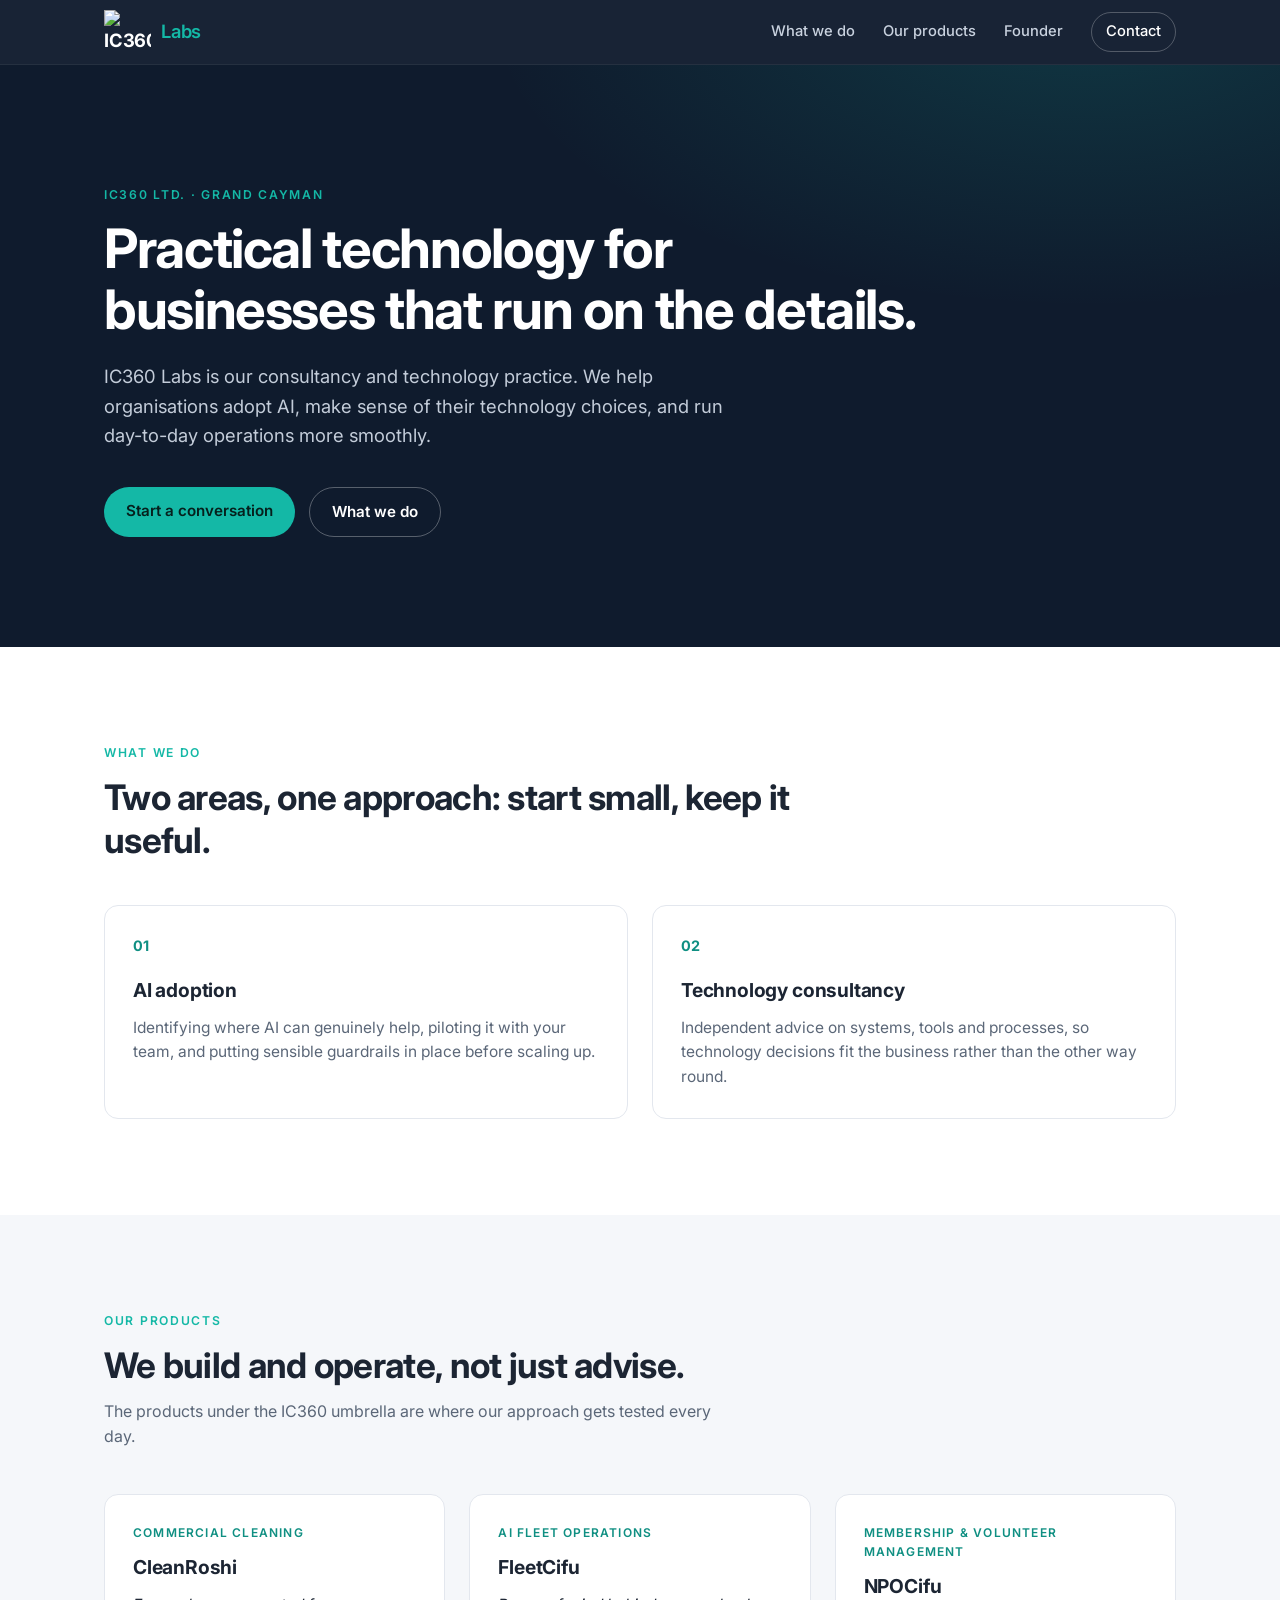
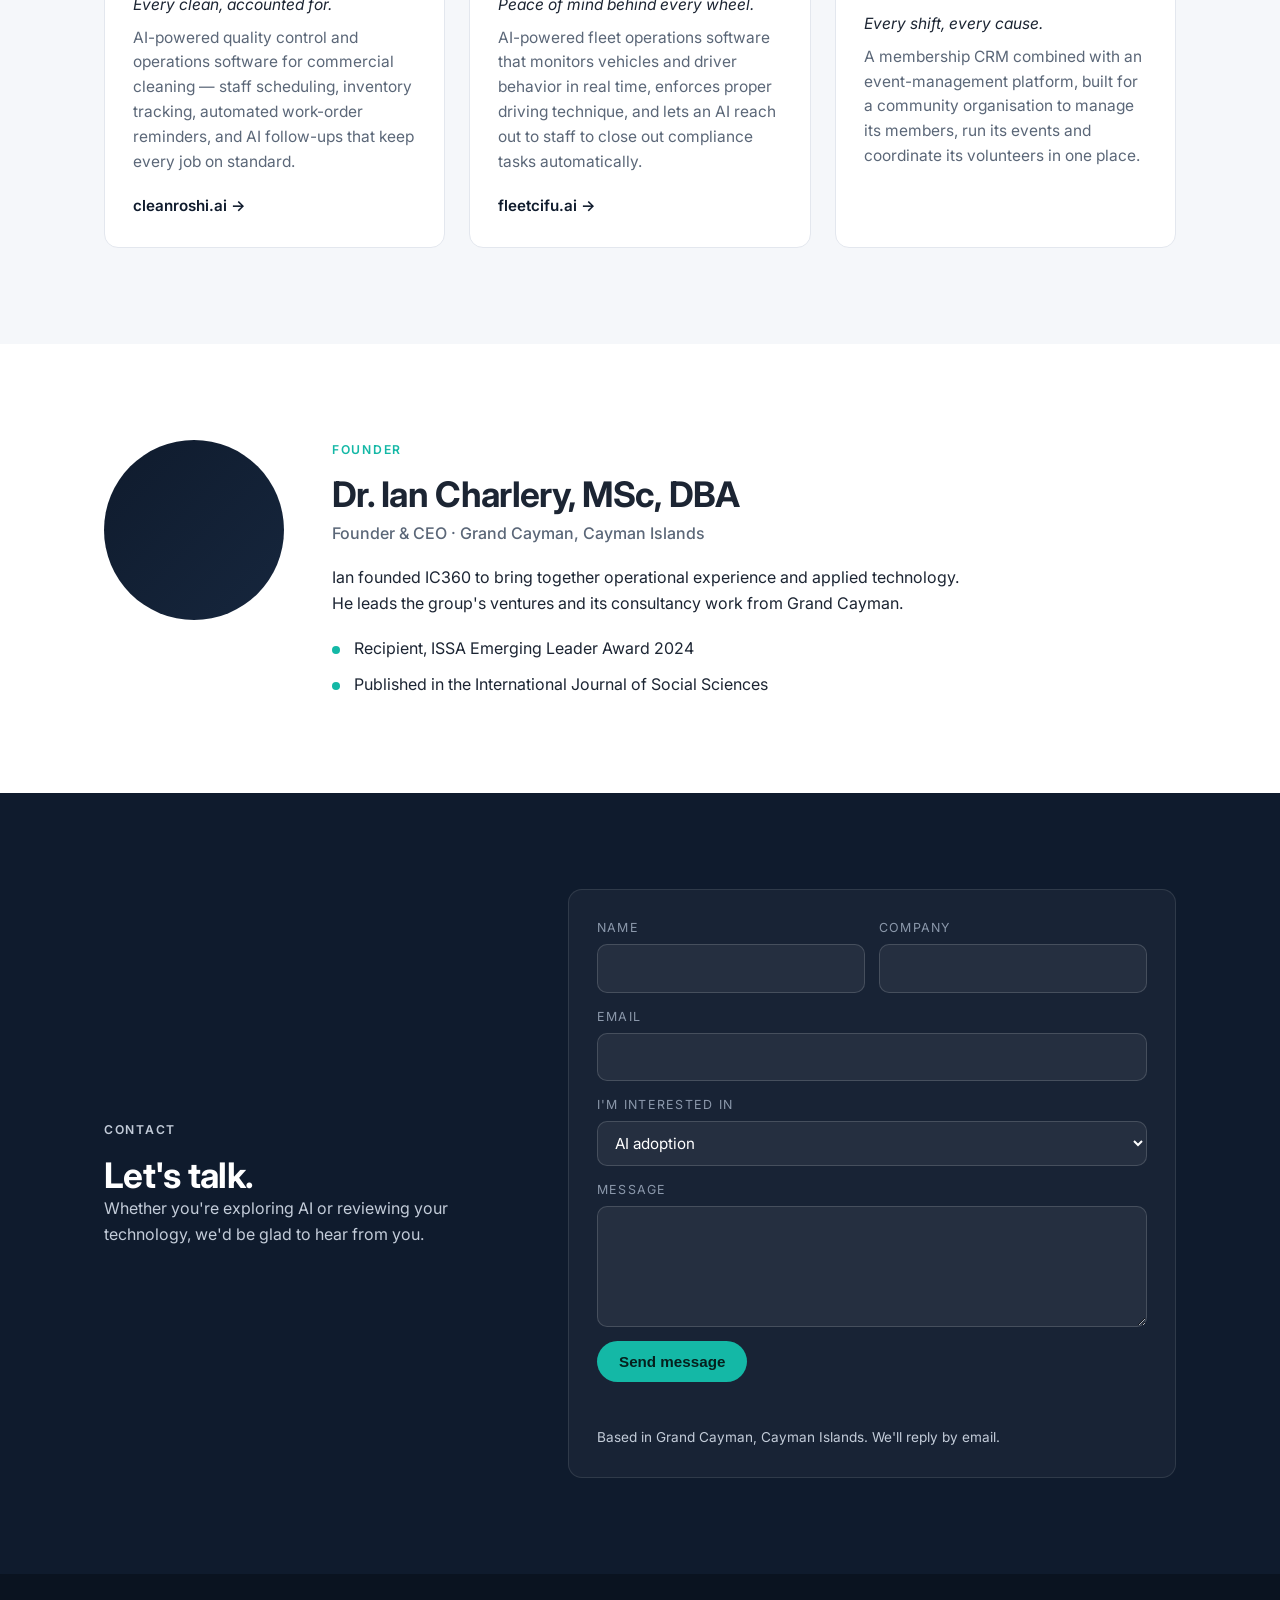
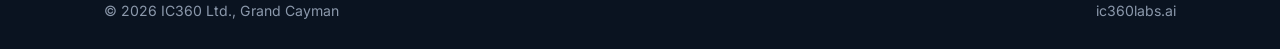
==== index.html @ edc800d2 "Publish IC360 landing page" ====
<!DOCTYPE html>
<html lang="en">
<head>
  <meta charset="utf-8">
  <meta name="viewport" content="width=device-width, initial-scale=1">
  <title>IC360 Labs | Consultancy &amp; Technology, Grand Cayman</title>
  <!-- COPY: refine meta description -->
  <meta name="description" content="IC360 Labs is the consultancy and technology arm of IC360 Ltd., based in Grand Cayman. We help businesses adopt AI and put technology to practical use.">
  <link rel="canonical" href="https://ic360labs.ai/">
  <link rel="preconnect" href="https://fonts.googleapis.com">
  <link rel="preconnect" href="https://fonts.gstatic.com" crossorigin>
  <link href="https://fonts.googleapis.com/css2?family=Inter:wght@400;500;600;700&display=swap" rel="stylesheet">
  <link rel="stylesheet" href="styles.css">
  <link rel="icon" href="favicon.ico" sizes="any">
  <link rel="icon" type="image/png" sizes="32x32" href="favicon-32.png">
  <link rel="icon" type="image/png" sizes="16x16" href="favicon-16.png">
  <link rel="apple-touch-icon" href="apple-touch-icon.png">
  <link rel="manifest" href="site.webmanifest">
  <meta name="theme-color" content="#141e28">
  <meta property="og:title" content="IC360 Labs">
  <meta property="og:description" content="Practical technology for businesses that run on the details.">
  <meta property="og:image" content="https://ic360labs.ai/og-image.png">
  <meta property="og:url" content="https://ic360labs.ai/">
  <meta name="twitter:card" content="summary_large_image">
</head>
<body>
  <header class="site-header">
    <div class="container nav">
      <a href="#top" class="logo"><img src="brand/header-logo.png" alt="IC360" class="logo-mark" width="47" height="44"><span>Labs</span></a>
      <nav aria-label="Primary">
        <a href="#services">What we do</a>
        <a href="#businesses">Our products</a>
        <a href="#founder">Founder</a>
        <a href="#contact" class="nav-cta">Contact</a>
      </nav>
    </div>
  </header>

  <main id="top">
    <!-- HERO -->
    <section class="hero">
      <div class="container">
        <p class="eyebrow">IC360 Ltd. · Grand Cayman</p>
        <!-- COPY: refine headline -->
        <h1>Practical technology for businesses that run on the details.</h1>
        <!-- COPY: refine subheadline -->
        <p class="lead">IC360 Labs is our consultancy and technology practice. We help organisations adopt AI, make sense of their technology choices, and run day-to-day operations more smoothly.</p>
        <div class="hero-actions">
          <a href="#contact" class="btn btn-primary">Start a conversation</a>
          <a href="#services" class="btn btn-ghost">What we do</a>
        </div>
      </div>
    </section>

    <!-- WHAT WE DO -->
    <section id="services" class="section">
      <div class="container">
        <p class="eyebrow">What we do</p>
        <!-- COPY: refine section intro -->
        <h2>Two areas, one approach: start small, keep it useful.</h2>
        <div class="pillars pillars-2">
          <article class="pillar">
            <div class="pillar-num">01</div>
            <h3>AI adoption</h3>
            <!-- COPY: refine -->
            <p>Identifying where AI can genuinely help, piloting it with your team, and putting sensible guardrails in place before scaling up.</p>
          </article>
          <article class="pillar">
            <div class="pillar-num">02</div>
            <h3>Technology consultancy</h3>
            <!-- COPY: refine -->
            <p>Independent advice on systems, tools and processes, so technology decisions fit the business rather than the other way round.</p>
          </article>
        </div>
      </div>
    </section>

    <!-- OUR BUSINESSES -->
    <section id="businesses" class="section section-alt">
      <div class="container">
        <p class="eyebrow">Our products</p>
        <!-- COPY: refine section intro -->
        <h2>We build and operate, not just advise.</h2>
        <p class="section-lead">The products under the IC360 umbrella are where our approach gets tested every day.</p>
        <div class="cards">
          <article class="card">
            <p class="card-tag">Commercial cleaning</p>
            <h3>CleanRoshi</h3>
            <p class="card-quote">Every clean, accounted for.</p>
            <!-- COPY: refine -->
            <p>AI-powered quality control and operations software for commercial cleaning — staff scheduling, inventory tracking, automated work-order reminders, and AI follow-ups that keep every job on standard.</p>
            <!-- NOTE: cleanroshi.ai is in Dynadot; not yet pointed at a site -->
            <a href="https://cleanroshi.ai" class="card-link" rel="noopener">cleanroshi.ai →</a>
          </article>
          <article class="card">
            <!-- NOTE: product naming to be confirmed (FleetCifu) -->
            <p class="card-tag">AI fleet operations</p>
            <h3>FleetCifu</h3>
            <!-- COPY: refine -->
            <p class="card-quote">Peace of mind behind every wheel.</p>
            <p>AI-powered fleet operations software that monitors vehicles and driver behavior in real time, enforces proper driving technique, and lets an AI reach out to staff to close out compliance tasks automatically.</p>
            <a href="https://fleetcifu.ai" class="card-link" rel="noopener">fleetcifu.ai →</a>
          </article>
          <article class="card">
            <!-- NOTE: working name, to be confirmed (NPOCifu); no client name shown by request -->
            <p class="card-tag">Membership &amp; volunteer management</p>
            <h3>NPOCifu</h3>
            <p class="card-quote">Every shift, every cause.</p>
            <!-- COPY: refine -->
            <p>A membership CRM combined with an event-management platform, built for a community organisation to manage its members, run its events and coordinate its volunteers in one place.</p>
          </article>
        </div>
      </div>
    </section>

    <!-- FOUNDER -->
    <section id="founder" class="section">
      <div class="container founder">
        <div class="founder-mark" aria-hidden="true"><img src="brand/ic360-mark.png" alt=""></div>
        <div>
          <p class="eyebrow">Founder</p>
          <h2>Dr. Ian Charlery, MSc, DBA</h2>
          <p class="founder-role">Founder &amp; CEO · Grand Cayman, Cayman Islands</p>
          <!-- COPY: refine founder bio -->
          <p>Ian founded IC360 to bring together operational experience and applied technology. He leads the group's ventures and its consultancy work from Grand Cayman.</p>
          <ul class="facts">
            <li>Recipient, ISSA Emerging Leader Award 2024</li>
            <li>Published in the International Journal of Social Sciences</li>
          </ul>
        </div>
      </div>
    </section>

    <!-- CONTACT -->
    <section id="contact" class="section section-dark">
      <div class="container contact">
        <div>
          <p class="eyebrow">Contact</p>
          <!-- COPY: refine -->
          <h2>Let's talk.</h2>
          <p>Whether you're exploring AI or reviewing your technology, we'd be glad to hear from you.</p>
        </div>
        <!-- FORM: Zoho Forms "IC360 Website Contact" (account ianic361). Notifications go to ian@ic360labs.ai, set inside Zoho. -->
        <iframe name="zf-sink" id="zf-sink" class="hp" title="Form submission" aria-hidden="true" tabindex="-1"></iframe>
        <form class="contact-form" id="contact-form" action="https://forms.zohopublic.com/ianic361/form/IC360WebsiteContact/formperma/ixqff5VGN-3F3wlj3-idNuO0l8W2hlaYBINlwpQxLTo/htmlRecords/submit" method="POST" accept-charset="UTF-8" enctype="multipart/form-data" target="zf-sink">
          <input type="hidden" name="zf_referrer_name" value="">
          <input type="hidden" name="zf_redirect_url" value="">
          <input type="hidden" name="zc_gad" value="">
          <input type="text" name="website_hp" tabindex="-1" autocomplete="off" class="hp" aria-hidden="true">
          <div class="form-row">
            <label>Name<input type="text" name="SingleLine" required></label>
            <label>Company<input type="text" name="SingleLine1"></label>
          </div>
          <label>Email<input type="email" name="Email" required></label>
          <label>I'm interested in
            <select name="Dropdown">
              <option>AI adoption</option>
              <option>Technology consultancy</option>
              <option>Something else</option>
            </select>
          </label>
          <label>Message<textarea name="MultiLine" rows="4" required></textarea></label>
          <button type="submit" class="btn btn-primary">Send message</button>
          <p class="form-status" id="form-status" role="status" aria-live="polite"></p>
          <p class="form-note">Based in Grand Cayman, Cayman Islands. We'll reply by email.</p>
        </form>
      </div>
    </section>
  </main>

  <footer class="site-footer">
    <div class="container">
      <p>© 2026 IC360 Ltd., Grand Cayman</p>
      <p class="footer-domain">ic360labs.ai</p>
    </div>
  </footer>
  <script>
  (function(){
    var f=document.getElementById('contact-form'),st=document.getElementById('form-status'),sink=document.getElementById('zf-sink'),sent=false;
    f.addEventListener('submit',function(e){
      if(f.getAttribute('action').indexOf('ZOHO_FORM_ACTION_URL')>-1){e.preventDefault();st.textContent='This form is not connected yet.';return;}
      if(f.website_hp.value){e.preventDefault();return;} // honeypot: bots fill hidden field
      f.zf_referrer_name.value=location.href;
      f.querySelector('button').disabled=true;st.textContent='Sending…';sent=true;
    });
    sink.addEventListener('load',function(){
      if(!sent)return;sent=false;f.reset();f.querySelector('button').disabled=false;
      st.textContent="Thanks, your message has been sent. We'll reply by email.";
    });
  })();
  </script>
</body>
</html>
---- styles.css ----
:root{--navy:#0f1b2d;--navy-2:#16263d;--ink:#1c2533;--muted:#5b6778;--line:#e3e7ee;--bg-alt:#f5f7fa;--accent:#14b8a6;--accent-dark:#0f8f82;--radius:14px}
*{box-sizing:border-box;margin:0;padding:0}
html{scroll-behavior:smooth}
body{font-family:Inter,system-ui,-apple-system,"Segoe UI",Roboto,sans-serif;color:var(--ink);line-height:1.6;background:#fff;-webkit-font-smoothing:antialiased}
a{color:inherit}
.container{max-width:1120px;margin:0 auto;padding:0 24px}
.site-header{position:sticky;top:0;z-index:10;background:rgba(15,27,45,.96);backdrop-filter:blur(6px);border-bottom:1px solid rgba(255,255,255,.06)}
.nav{display:flex;align-items:center;justify-content:space-between;height:64px}
.logo{color:#fff;font-weight:700;font-size:1.15rem;text-decoration:none;letter-spacing:-.01em}
.logo span{color:var(--accent);font-weight:600}
nav{display:flex;gap:28px;align-items:center}
nav a{color:#c9d2df;text-decoration:none;font-size:.92rem;font-weight:500}
nav a:hover{color:#fff}
.nav-cta{border:1px solid rgba(255,255,255,.25);padding:7px 14px;border-radius:999px;color:#fff!important}
.hero{background:radial-gradient(1000px 500px at 85% -10%,rgba(20,184,166,.18),transparent 60%),var(--navy);color:#fff;padding:120px 0 110px}
.hero h1{font-size:clamp(2.1rem,5vw,3.4rem);line-height:1.12;letter-spacing:-.025em;max-width:820px;font-weight:700}
.lead{font-size:1.15rem;color:#c3ccd9;max-width:640px;margin-top:22px}
.eyebrow{text-transform:uppercase;letter-spacing:.14em;font-size:.76rem;font-weight:600;color:var(--accent);margin-bottom:14px}
.hero-actions{display:flex;gap:14px;margin-top:36px;flex-wrap:wrap}
.btn{display:inline-block;padding:12px 22px;border-radius:999px;font-weight:600;text-decoration:none;font-size:.95rem}
.btn-primary{background:var(--accent);color:#06201d}
.btn-primary:hover{background:#2dd4bf}
.btn-ghost{border:1px solid rgba(255,255,255,.3);color:#fff}
.section{padding:96px 0}
.section-alt{background:var(--bg-alt)}
.section h2{font-size:clamp(1.6rem,3.2vw,2.2rem);letter-spacing:-.02em;line-height:1.2;max-width:720px}
.section-lead{color:var(--muted);margin-top:12px;max-width:640px}
.pillars,.cards{display:grid;grid-template-columns:repeat(3,1fr);gap:24px;margin-top:44px}
.pillar{padding:28px;border:1px solid var(--line);border-radius:var(--radius)}
.pillar-num{font-weight:700;color:var(--accent-dark);font-size:.9rem;margin-bottom:18px}
.pillar h3,.card h3{font-size:1.2rem;margin-bottom:10px;letter-spacing:-.01em}
.pillar p,.card p{color:var(--muted);font-size:.97rem}
.card{background:#fff;border:1px solid var(--line);border-radius:var(--radius);padding:28px;display:flex;flex-direction:column;position:relative}
.card-tag{font-size:.75rem!important;text-transform:uppercase;letter-spacing:.1em;font-weight:600;color:var(--accent-dark)!important;margin-bottom:10px}
.card-quote{font-style:italic;color:var(--ink)!important;margin-bottom:8px}
.card-link{margin-top:auto;padding-top:20px;font-weight:600;color:var(--navy);text-decoration:none;font-size:.95rem}
.card-link:hover{color:var(--accent-dark)}
.placeholder-link{color:#9aa4b2}
.card-soon{background:repeating-linear-gradient(135deg,#fff,#fff 12px,#fafbfc 12px,#fafbfc 24px);border-style:dashed}
.card-soon .card-tag{color:var(--muted)!important}
.badge{margin-top:auto;align-self:flex-start;background:var(--navy);color:#fff;font-size:.78rem;font-weight:600;padding:5px 12px;border-radius:999px;margin-top:20px}
.pillars-2{grid-template-columns:repeat(2,1fr)}
.founder{display:grid;grid-template-columns:180px 1fr;gap:48px;align-items:start}
.founder-mark{width:180px;height:180px;border-radius:50%;background:linear-gradient(135deg,var(--navy),var(--navy-2));color:var(--accent);display:grid;place-items:center;font-size:3rem;font-weight:700;letter-spacing:-.03em}
.founder-role{color:var(--muted);margin:6px 0 18px;font-weight:500}
.founder p{max-width:640px}
.facts{list-style:none;margin-top:20px;display:grid;gap:10px}
.facts li{padding-left:22px;position:relative}
.facts li::before{content:"";position:absolute;left:0;top:.62em;width:8px;height:8px;border-radius:50%;background:var(--accent)}
.section-dark{background:var(--navy);color:#fff}
.section-dark p{color:#c3ccd9}
.contact{display:grid;grid-template-columns:1fr 1fr;gap:48px;align-items:center}
.contact-list{list-style:none;display:grid;gap:14px}
.contact-list li{display:flex;gap:16px;align-items:baseline;padding-bottom:14px;border-bottom:1px solid rgba(255,255,255,.1);color:#e6ebf2}
.contact-list span{width:80px;flex-shrink:0;font-size:.78rem;text-transform:uppercase;letter-spacing:.1em;color:#8b98ab}
.contact-list a{color:#fff;text-decoration:none;font-weight:500}
.contact-list a:hover{color:var(--accent)}
.tbd{color:#f5b454;font-style:normal;font-size:.85rem;font-weight:600}
.site-footer{background:#0a1320;color:#8b98ab;font-size:.88rem;padding:26px 0}
.site-footer .container{display:flex;justify-content:space-between;flex-wrap:wrap;gap:8px}
@media (max-width:860px){
  .pillars,.cards{grid-template-columns:1fr}
  .contact{grid-template-columns:1fr}
  .founder{grid-template-columns:1fr;gap:28px}
  .founder-mark{width:120px;height:120px;font-size:2.2rem}
}
@media (max-width:640px){
  nav a:not(.nav-cta){display:none}
  .hero{padding:80px 0 72px}
  .section{padding:68px 0}
  .lead{font-size:1.05rem}
}

.contact-form{display:grid;gap:14px;background:rgba(255,255,255,.04);border:1px solid rgba(255,255,255,.1);border-radius:var(--radius);padding:28px}
.form-row{display:grid;grid-template-columns:1fr 1fr;gap:14px}
.contact-form label{display:grid;gap:6px;font-size:.78rem;text-transform:uppercase;letter-spacing:.1em;color:#8b98ab}
.contact-form input,.contact-form select,.contact-form textarea{font:inherit;font-size:.95rem;text-transform:none;letter-spacing:normal;color:#fff;background:rgba(255,255,255,.06);border:1px solid rgba(255,255,255,.15);border-radius:10px;padding:11px 13px}
.contact-form select option{color:#1c2533}
.contact-form input:focus,.contact-form select:focus,.contact-form textarea:focus{outline:none;border-color:var(--accent)}
.contact-form button{border:0;cursor:pointer;justify-self:start}
.form-note{font-size:.85rem;color:#8b98ab}
@media (max-width:640px){.form-row{grid-template-columns:1fr}}

.logo{display:inline-flex;align-items:center;gap:10px}
.logo-mark{width:auto;height:44px}
.hp{position:absolute;left:-9999px;width:1px;height:1px;opacity:0}
.form-status{min-height:1.2em;font-size:.9rem;color:var(--accent)}
.founder-mark img{width:72%;height:auto}
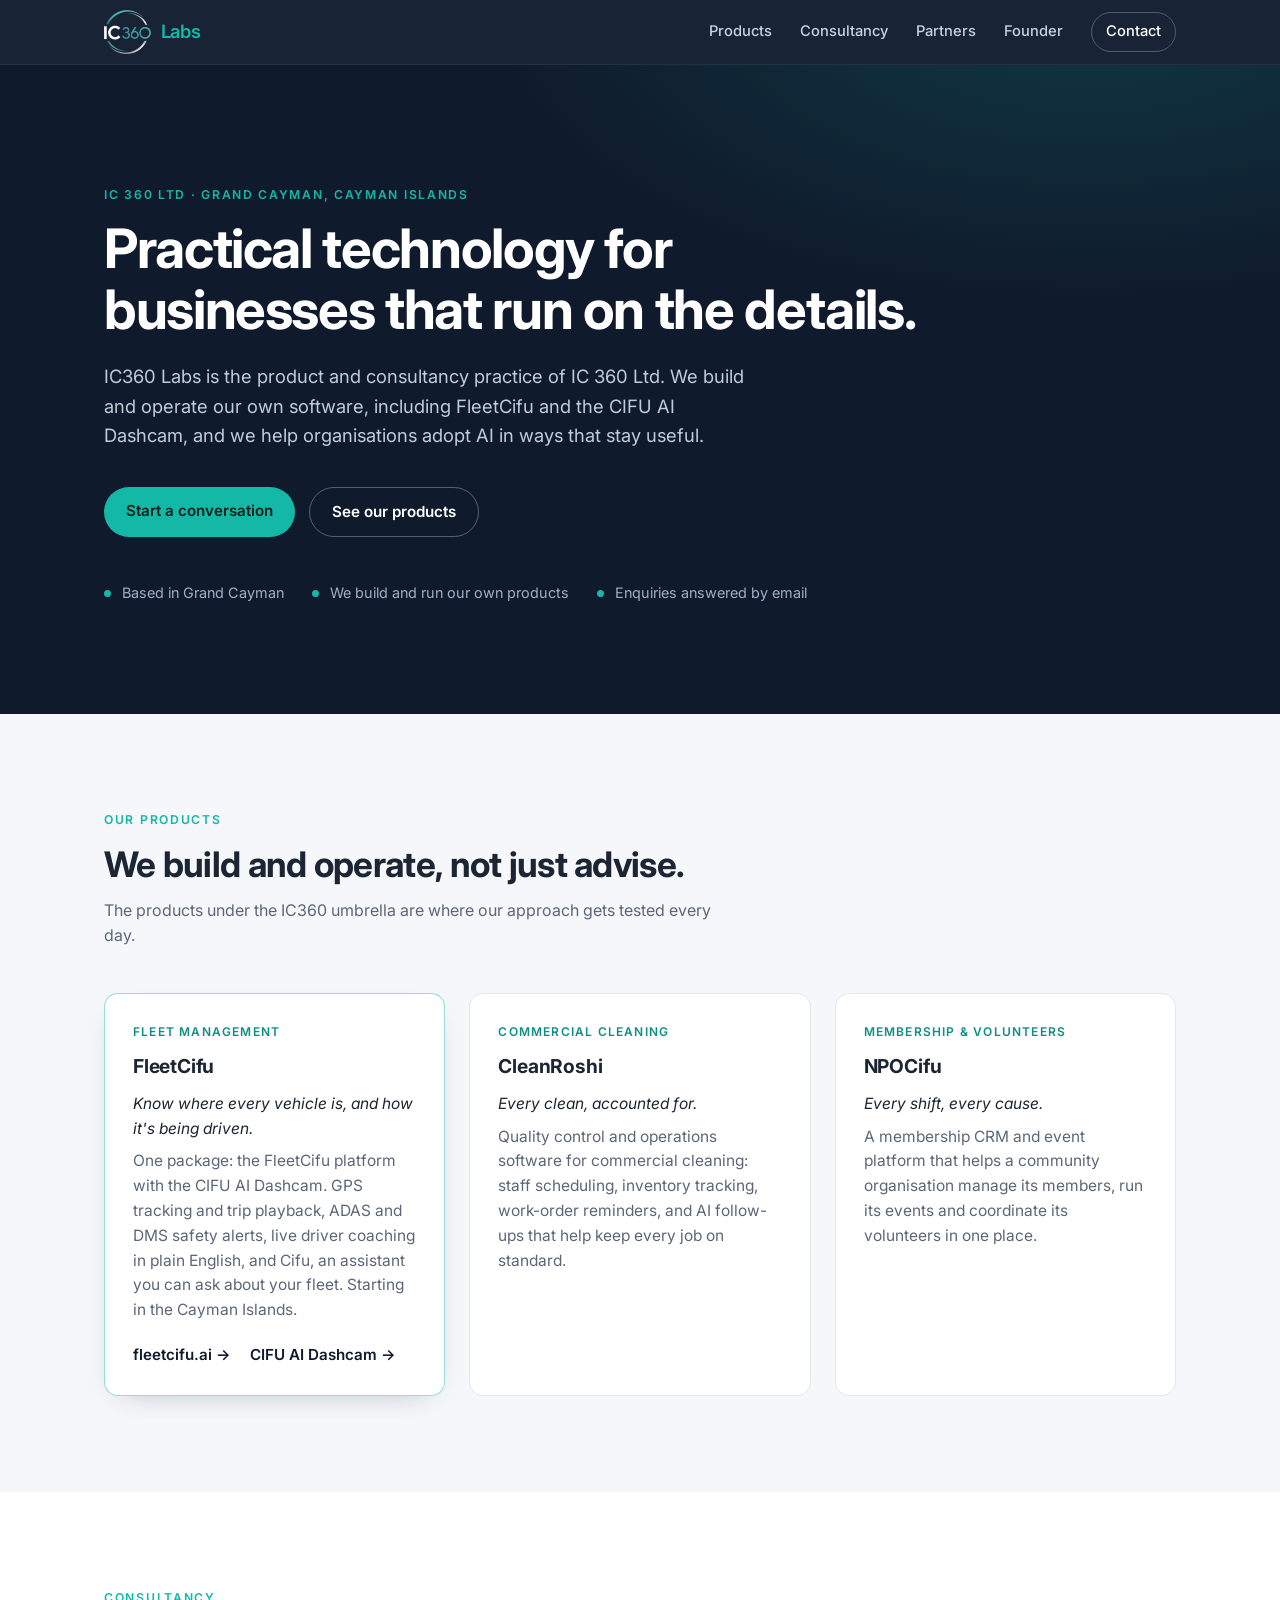
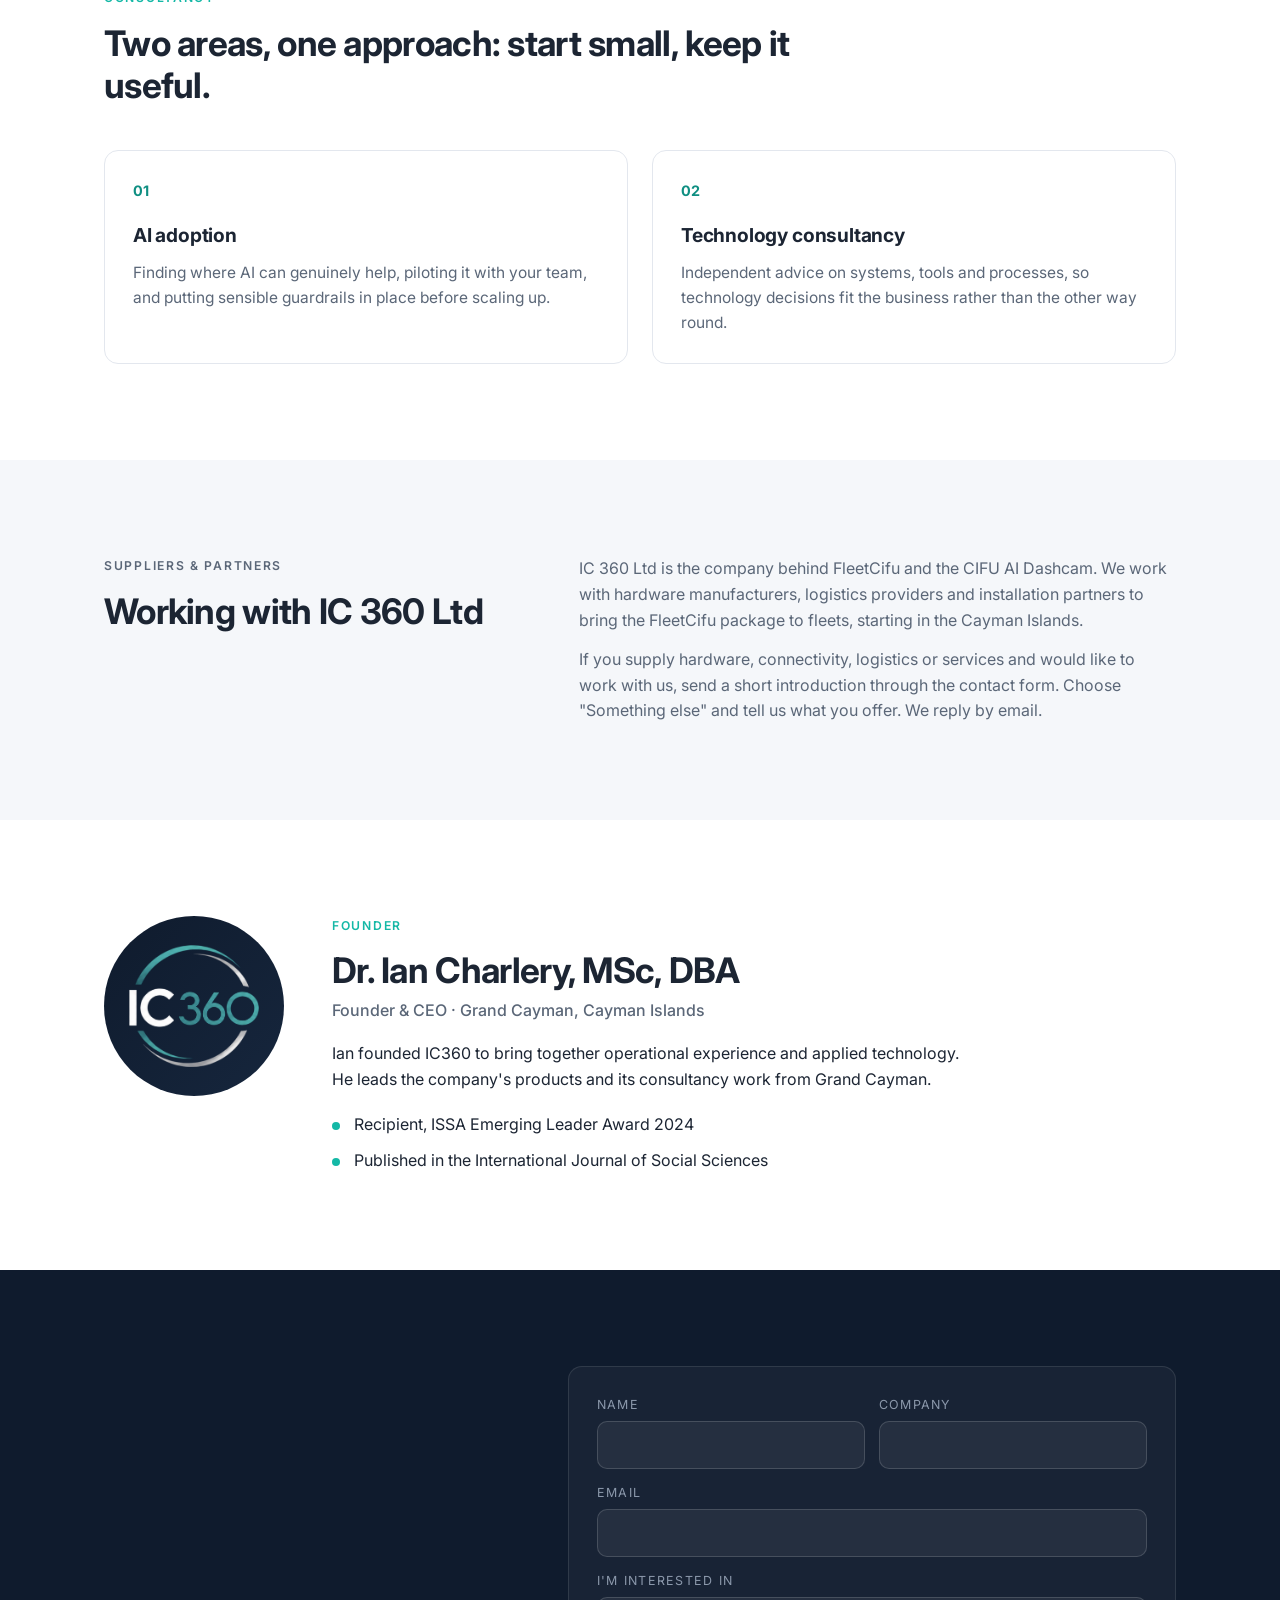
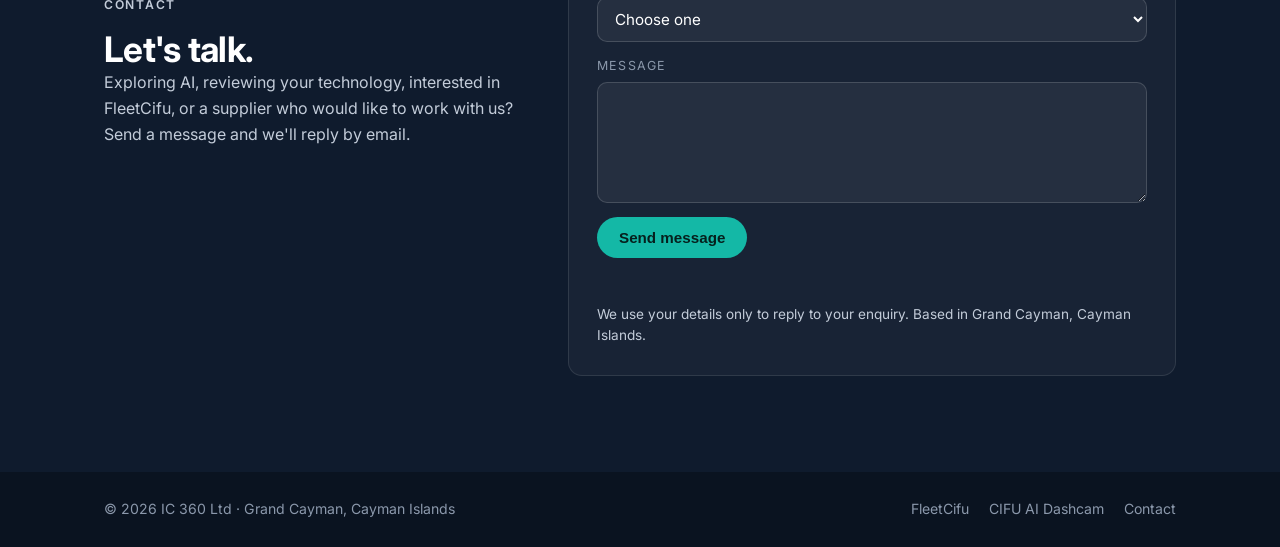
==== commit 42b92fcd: "Polish IC360 Labs landing: FleetCifu + CIFU AI Dashcam, suppliers & partners section, IC 360 Ltd nam" ====
--- a/index.html
+++ b/index.html
@@ -3,9 +3,8 @@
 <head>
   <meta charset="utf-8">
   <meta name="viewport" content="width=device-width, initial-scale=1">
-  <title>IC360 Labs | Consultancy &amp; Technology, Grand Cayman</title>
-  <!-- COPY: refine meta description -->
-  <meta name="description" content="IC360 Labs is the consultancy and technology arm of IC360 Ltd., based in Grand Cayman. We help businesses adopt AI and put technology to practical use.">
+  <title>IC360 Labs | AI products and technology consultancy, Grand Cayman</title>
+  <meta name="description" content="IC360 Labs is the product and consultancy practice of IC 360 Ltd in Grand Cayman. We build FleetCifu, with the CIFU AI Dashcam, and help businesses put AI and technology to practical use.">
   <link rel="canonical" href="https://ic360labs.ai/">
   <link rel="preconnect" href="https://fonts.googleapis.com">
   <link rel="preconnect" href="https://fonts.gstatic.com" crossorigin>
@@ -16,104 +15,132 @@
   <link rel="icon" type="image/png" sizes="16x16" href="favicon-16.png">
   <link rel="apple-touch-icon" href="apple-touch-icon.png">
   <link rel="manifest" href="site.webmanifest">
-  <meta name="theme-color" content="#141e28">
-  <meta property="og:title" content="IC360 Labs">
-  <meta property="og:description" content="Practical technology for businesses that run on the details.">
+  <meta name="theme-color" content="#0f1b2d">
+  <meta property="og:type" content="website">
+  <meta property="og:site_name" content="IC360 Labs">
+  <meta property="og:title" content="IC360 Labs | IC 360 Ltd, Grand Cayman">
+  <meta property="og:description" content="Practical technology for businesses that run on the details. Makers of FleetCifu and the CIFU AI Dashcam.">
   <meta property="og:image" content="https://ic360labs.ai/og-image.png">
   <meta property="og:url" content="https://ic360labs.ai/">
   <meta name="twitter:card" content="summary_large_image">
+  <meta name="twitter:title" content="IC360 Labs | IC 360 Ltd, Grand Cayman">
+  <meta name="twitter:description" content="Practical technology for businesses that run on the details. Makers of FleetCifu and the CIFU AI Dashcam.">
+  <meta name="twitter:image" content="https://ic360labs.ai/og-image.png">
+  <script type="application/ld+json">
+  {
+    "@context": "https://schema.org",
+    "@type": "Organization",
+    "name": "IC 360 Ltd",
+    "alternateName": "IC360 Labs",
+    "url": "https://ic360labs.ai/",
+    "logo": "https://ic360labs.ai/icon-512.png",
+    "address": {"@type": "PostalAddress", "addressLocality": "Grand Cayman", "addressCountry": "KY"},
+    "founder": {"@type": "Person", "name": "Dr. Ian Charlery"},
+    "brand": [
+      {"@type": "Brand", "name": "FleetCifu", "url": "https://fleetcifu.ai/"},
+      {"@type": "Brand", "name": "CIFU AI Dashcam", "url": "https://cifu.ai/"}
+    ]
+  }
+  </script>
 </head>
 <body>
+  <a class="skip-link" href="#main">Skip to content</a>
   <header class="site-header">
     <div class="container nav">
       <a href="#top" class="logo"><img src="brand/header-logo.png" alt="IC360" class="logo-mark" width="47" height="44"><span>Labs</span></a>
       <nav aria-label="Primary">
-        <a href="#services">What we do</a>
-        <a href="#businesses">Our products</a>
+        <a href="#products">Products</a>
+        <a href="#services">Consultancy</a>
+        <a href="#partners">Partners</a>
         <a href="#founder">Founder</a>
         <a href="#contact" class="nav-cta">Contact</a>
       </nav>
     </div>
   </header>
 
-  <main id="top">
-    <!-- HERO -->
+  <main id="main">
+    <span id="top"></span>
     <section class="hero">
       <div class="container">
-        <p class="eyebrow">IC360 Ltd. · Grand Cayman</p>
-        <!-- COPY: refine headline -->
+        <p class="eyebrow">IC 360 Ltd · Grand Cayman, Cayman Islands</p>
         <h1>Practical technology for businesses that run on the details.</h1>
-        <!-- COPY: refine subheadline -->
-        <p class="lead">IC360 Labs is our consultancy and technology practice. We help organisations adopt AI, make sense of their technology choices, and run day-to-day operations more smoothly.</p>
+        <p class="lead">IC360 Labs is the product and consultancy practice of IC 360 Ltd. We build and operate our own software, including FleetCifu and the CIFU AI Dashcam, and we help organisations adopt AI in ways that stay useful.</p>
         <div class="hero-actions">
           <a href="#contact" class="btn btn-primary">Start a conversation</a>
-          <a href="#services" class="btn btn-ghost">What we do</a>
-        </div>
-      </div>
-    </section>
-
-    <!-- WHAT WE DO -->
+          <a href="#products" class="btn btn-ghost">See our products</a>
+        </div>
+        <ul class="hero-points" aria-label="At a glance">
+          <li>Based in Grand Cayman</li>
+          <li>We build and run our own products</li>
+          <li>Enquiries answered by email</li>
+        </ul>
+      </div>
+    </section>
+
+    <section id="products" class="section section-alt">
+      <div class="container">
+        <p class="eyebrow">Our products</p>
+        <h2>We build and operate, not just advise.</h2>
+        <p class="section-lead">The products under the IC360 umbrella are where our approach gets tested every day.</p>
+        <div class="cards">
+          <article class="card card-feature">
+            <p class="card-tag">Fleet management</p>
+            <h3>FleetCifu</h3>
+            <p class="card-quote">Know where every vehicle is, and how it's being driven.</p>
+            <p>One package: the FleetCifu platform with the CIFU AI Dashcam. GPS tracking and trip playback, ADAS and DMS safety alerts, live driver coaching in plain English, and Cifu, an assistant you can ask about your fleet. Starting in the Cayman Islands.</p>
+            <div class="card-links">
+              <a href="https://fleetcifu.ai/" class="card-link" rel="noopener">fleetcifu.ai →</a>
+              <a href="https://cifu.ai/" class="card-link" rel="noopener">CIFU AI Dashcam →</a>
+            </div>
+          </article>
+          <article class="card">
+            <p class="card-tag">Commercial cleaning</p>
+            <h3>CleanRoshi</h3>
+            <p class="card-quote">Every clean, accounted for.</p>
+            <p>Quality control and operations software for commercial cleaning: staff scheduling, inventory tracking, work-order reminders, and AI follow-ups that help keep every job on standard.</p>
+          </article>
+          <article class="card">
+            <p class="card-tag">Membership &amp; volunteers</p>
+            <h3>NPOCifu</h3>
+            <p class="card-quote">Every shift, every cause.</p>
+            <p>A membership CRM and event platform that helps a community organisation manage its members, run its events and coordinate its volunteers in one place.</p>
+          </article>
+        </div>
+      </div>
+    </section>
+
     <section id="services" class="section">
       <div class="container">
-        <p class="eyebrow">What we do</p>
-        <!-- COPY: refine section intro -->
+        <p class="eyebrow">Consultancy</p>
         <h2>Two areas, one approach: start small, keep it useful.</h2>
         <div class="pillars pillars-2">
           <article class="pillar">
             <div class="pillar-num">01</div>
             <h3>AI adoption</h3>
-            <!-- COPY: refine -->
-            <p>Identifying where AI can genuinely help, piloting it with your team, and putting sensible guardrails in place before scaling up.</p>
+            <p>Finding where AI can genuinely help, piloting it with your team, and putting sensible guardrails in place before scaling up.</p>
           </article>
           <article class="pillar">
             <div class="pillar-num">02</div>
             <h3>Technology consultancy</h3>
-            <!-- COPY: refine -->
             <p>Independent advice on systems, tools and processes, so technology decisions fit the business rather than the other way round.</p>
           </article>
         </div>
       </div>
     </section>
 
-    <!-- OUR BUSINESSES -->
-    <section id="businesses" class="section section-alt">
-      <div class="container">
-        <p class="eyebrow">Our products</p>
-        <!-- COPY: refine section intro -->
-        <h2>We build and operate, not just advise.</h2>
-        <p class="section-lead">The products under the IC360 umbrella are where our approach gets tested every day.</p>
-        <div class="cards">
-          <article class="card">
-            <p class="card-tag">Commercial cleaning</p>
-            <h3>CleanRoshi</h3>
-            <p class="card-quote">Every clean, accounted for.</p>
-            <!-- COPY: refine -->
-            <p>AI-powered quality control and operations software for commercial cleaning — staff scheduling, inventory tracking, automated work-order reminders, and AI follow-ups that keep every job on standard.</p>
-            <!-- NOTE: cleanroshi.ai is in Dynadot; not yet pointed at a site -->
-            <a href="https://cleanroshi.ai" class="card-link" rel="noopener">cleanroshi.ai →</a>
-          </article>
-          <article class="card">
-            <!-- NOTE: product naming to be confirmed (FleetCifu) -->
-            <p class="card-tag">AI fleet operations</p>
-            <h3>FleetCifu</h3>
-            <!-- COPY: refine -->
-            <p class="card-quote">Peace of mind behind every wheel.</p>
-            <p>AI-powered fleet operations software that monitors vehicles and driver behavior in real time, enforces proper driving technique, and lets an AI reach out to staff to close out compliance tasks automatically.</p>
-            <a href="https://fleetcifu.ai" class="card-link" rel="noopener">fleetcifu.ai →</a>
-          </article>
-          <article class="card">
-            <!-- NOTE: working name, to be confirmed (NPOCifu); no client name shown by request -->
-            <p class="card-tag">Membership &amp; volunteer management</p>
-            <h3>NPOCifu</h3>
-            <p class="card-quote">Every shift, every cause.</p>
-            <!-- COPY: refine -->
-            <p>A membership CRM combined with an event-management platform, built for a community organisation to manage its members, run its events and coordinate its volunteers in one place.</p>
-          </article>
-        </div>
-      </div>
-    </section>
-
-    <!-- FOUNDER -->
+    <section id="partners" class="section section-alt">
+      <div class="container partners">
+        <div>
+          <p class="eyebrow">Suppliers &amp; partners</p>
+          <h2>Working with IC 360 Ltd</h2>
+        </div>
+        <div>
+          <p>IC 360 Ltd is the company behind FleetCifu and the CIFU AI Dashcam. We work with hardware manufacturers, logistics providers and installation partners to bring the FleetCifu package to fleets, starting in the Cayman Islands.</p>
+          <p>If you supply hardware, connectivity, logistics or services and would like to work with us, send a short introduction through the contact form. Choose "Something else" and tell us what you offer. We reply by email.</p>
+        </div>
+      </div>
+    </section>
+
     <section id="founder" class="section">
       <div class="container founder">
         <div class="founder-mark" aria-hidden="true"><img src="brand/ic360-mark.png" alt=""></div>
@@ -121,8 +148,7 @@
           <p class="eyebrow">Founder</p>
           <h2>Dr. Ian Charlery, MSc, DBA</h2>
           <p class="founder-role">Founder &amp; CEO · Grand Cayman, Cayman Islands</p>
-          <!-- COPY: refine founder bio -->
-          <p>Ian founded IC360 to bring together operational experience and applied technology. He leads the group's ventures and its consultancy work from Grand Cayman.</p>
+          <p>Ian founded IC360 to bring together operational experience and applied technology. He leads the company's products and its consultancy work from Grand Cayman.</p>
           <ul class="facts">
             <li>Recipient, ISSA Emerging Leader Award 2024</li>
             <li>Published in the International Journal of Social Sciences</li>
@@ -131,16 +157,13 @@
       </div>
     </section>
 
-    <!-- CONTACT -->
     <section id="contact" class="section section-dark">
       <div class="container contact">
         <div>
           <p class="eyebrow">Contact</p>
-          <!-- COPY: refine -->
           <h2>Let's talk.</h2>
-          <p>Whether you're exploring AI or reviewing your technology, we'd be glad to hear from you.</p>
-        </div>
-        <!-- FORM: Zoho Forms "IC360 Website Contact" (account ianic361). Notifications go to ian@ic360labs.ai, set inside Zoho. -->
+          <p>Exploring AI, reviewing your technology, interested in FleetCifu, or a supplier who would like to work with us? Send a message and we'll reply by email.</p>
+        </div>
         <iframe name="zf-sink" id="zf-sink" class="hp" title="Form submission" aria-hidden="true" tabindex="-1"></iframe>
         <form class="contact-form" id="contact-form" action="https://forms.zohopublic.com/ianic361/form/IC360WebsiteContact/formperma/ixqff5VGN-3F3wlj3-idNuO0l8W2hlaYBINlwpQxLTo/htmlRecords/submit" method="POST" accept-charset="UTF-8" enctype="multipart/form-data" target="zf-sink">
           <input type="hidden" name="zf_referrer_name" value="">
@@ -148,21 +171,22 @@
           <input type="hidden" name="zc_gad" value="">
           <input type="text" name="website_hp" tabindex="-1" autocomplete="off" class="hp" aria-hidden="true">
           <div class="form-row">
-            <label>Name<input type="text" name="SingleLine" required></label>
-            <label>Company<input type="text" name="SingleLine1"></label>
+            <label>Name<input type="text" name="SingleLine" maxlength="255" autocomplete="name" required></label>
+            <label>Company<input type="text" name="SingleLine1" maxlength="255" autocomplete="organization"></label>
           </div>
-          <label>Email<input type="email" name="Email" required></label>
+          <label>Email<input type="email" name="Email" maxlength="255" autocomplete="email" required></label>
           <label>I'm interested in
             <select name="Dropdown">
-              <option>AI adoption</option>
-              <option>Technology consultancy</option>
-              <option>Something else</option>
+              <option value="-Select-" selected>Choose one</option>
+              <option value="AI adoption">AI adoption</option>
+              <option value="Technology consultancy">Technology consultancy</option>
+              <option value="Something else">Something else (FleetCifu, suppliers, partners)</option>
             </select>
           </label>
-          <label>Message<textarea name="MultiLine" rows="4" required></textarea></label>
+          <label>Message<textarea name="MultiLine" rows="4" maxlength="65535" required></textarea></label>
           <button type="submit" class="btn btn-primary">Send message</button>
           <p class="form-status" id="form-status" role="status" aria-live="polite"></p>
-          <p class="form-note">Based in Grand Cayman, Cayman Islands. We'll reply by email.</p>
+          <p class="form-note">We use your details only to reply to your enquiry. Based in Grand Cayman, Cayman Islands.</p>
         </form>
       </div>
     </section>
@@ -170,16 +194,15 @@
 
   <footer class="site-footer">
     <div class="container">
-      <p>© 2026 IC360 Ltd., Grand Cayman</p>
-      <p class="footer-domain">ic360labs.ai</p>
+      <p>© 2026 IC 360 Ltd · Grand Cayman, Cayman Islands</p>
+      <p class="footer-links"><a href="https://fleetcifu.ai/" rel="noopener">FleetCifu</a><a href="https://cifu.ai/" rel="noopener">CIFU AI Dashcam</a><a href="#contact">Contact</a></p>
     </div>
   </footer>
   <script>
   (function(){
     var f=document.getElementById('contact-form'),st=document.getElementById('form-status'),sink=document.getElementById('zf-sink'),sent=false;
     f.addEventListener('submit',function(e){
-      if(f.getAttribute('action').indexOf('ZOHO_FORM_ACTION_URL')>-1){e.preventDefault();st.textContent='This form is not connected yet.';return;}
-      if(f.website_hp.value){e.preventDefault();return;} // honeypot: bots fill hidden field
+      if(f.website_hp.value){e.preventDefault();return;}
       f.zf_referrer_name.value=location.href;
       f.querySelector('button').disabled=true;st.textContent='Sending…';sent=true;
     });
--- a/styles.css
+++ b/styles.css
@@ -86,3 +86,23 @@
 .hp{position:absolute;left:-9999px;width:1px;height:1px;opacity:0}
 .form-status{min-height:1.2em;font-size:.9rem;color:var(--accent)}
 .founder-mark img{width:72%;height:auto}
+
+/* 2026-10-10 polish */
+.skip-link{position:absolute;left:-9999px;top:8px;z-index:20;background:#fff;color:var(--navy);padding:8px 14px;border-radius:8px;font-weight:600}
+.skip-link:focus{left:12px}
+#top{position:absolute;top:0}
+.hero-points{list-style:none;display:flex;flex-wrap:wrap;gap:10px 28px;margin-top:44px;color:#9fb0c4;font-size:.9rem}
+.hero-points li{padding-left:18px;position:relative}
+.hero-points li::before{content:"";position:absolute;left:0;top:.6em;width:7px;height:7px;border-radius:50%;background:var(--accent)}
+.card-feature{border-color:rgba(20,184,166,.45);box-shadow:0 10px 30px -18px rgba(15,27,45,.35)}
+.card-links{display:flex;flex-wrap:wrap;gap:6px 20px;margin-top:auto;padding-top:20px}
+.card-links .card-link{margin-top:0;padding-top:0}
+.partners{display:grid;grid-template-columns:1fr 1.4fr;gap:48px;align-items:start}
+.partners p{color:var(--muted);max-width:620px}
+.partners p+p{margin-top:14px}
+.footer-links{display:flex;gap:20px;flex-wrap:wrap}
+.footer-links a{color:#8b98ab;text-decoration:none}
+.footer-links a:hover{color:#fff}
+a:focus-visible,button:focus-visible,input:focus-visible,select:focus-visible,textarea:focus-visible{outline:2px solid var(--accent);outline-offset:2px}
+.btn-primary:disabled{opacity:.6;cursor:default}
+@media (max-width:860px){.partners{grid-template-columns:1fr;gap:16px}}
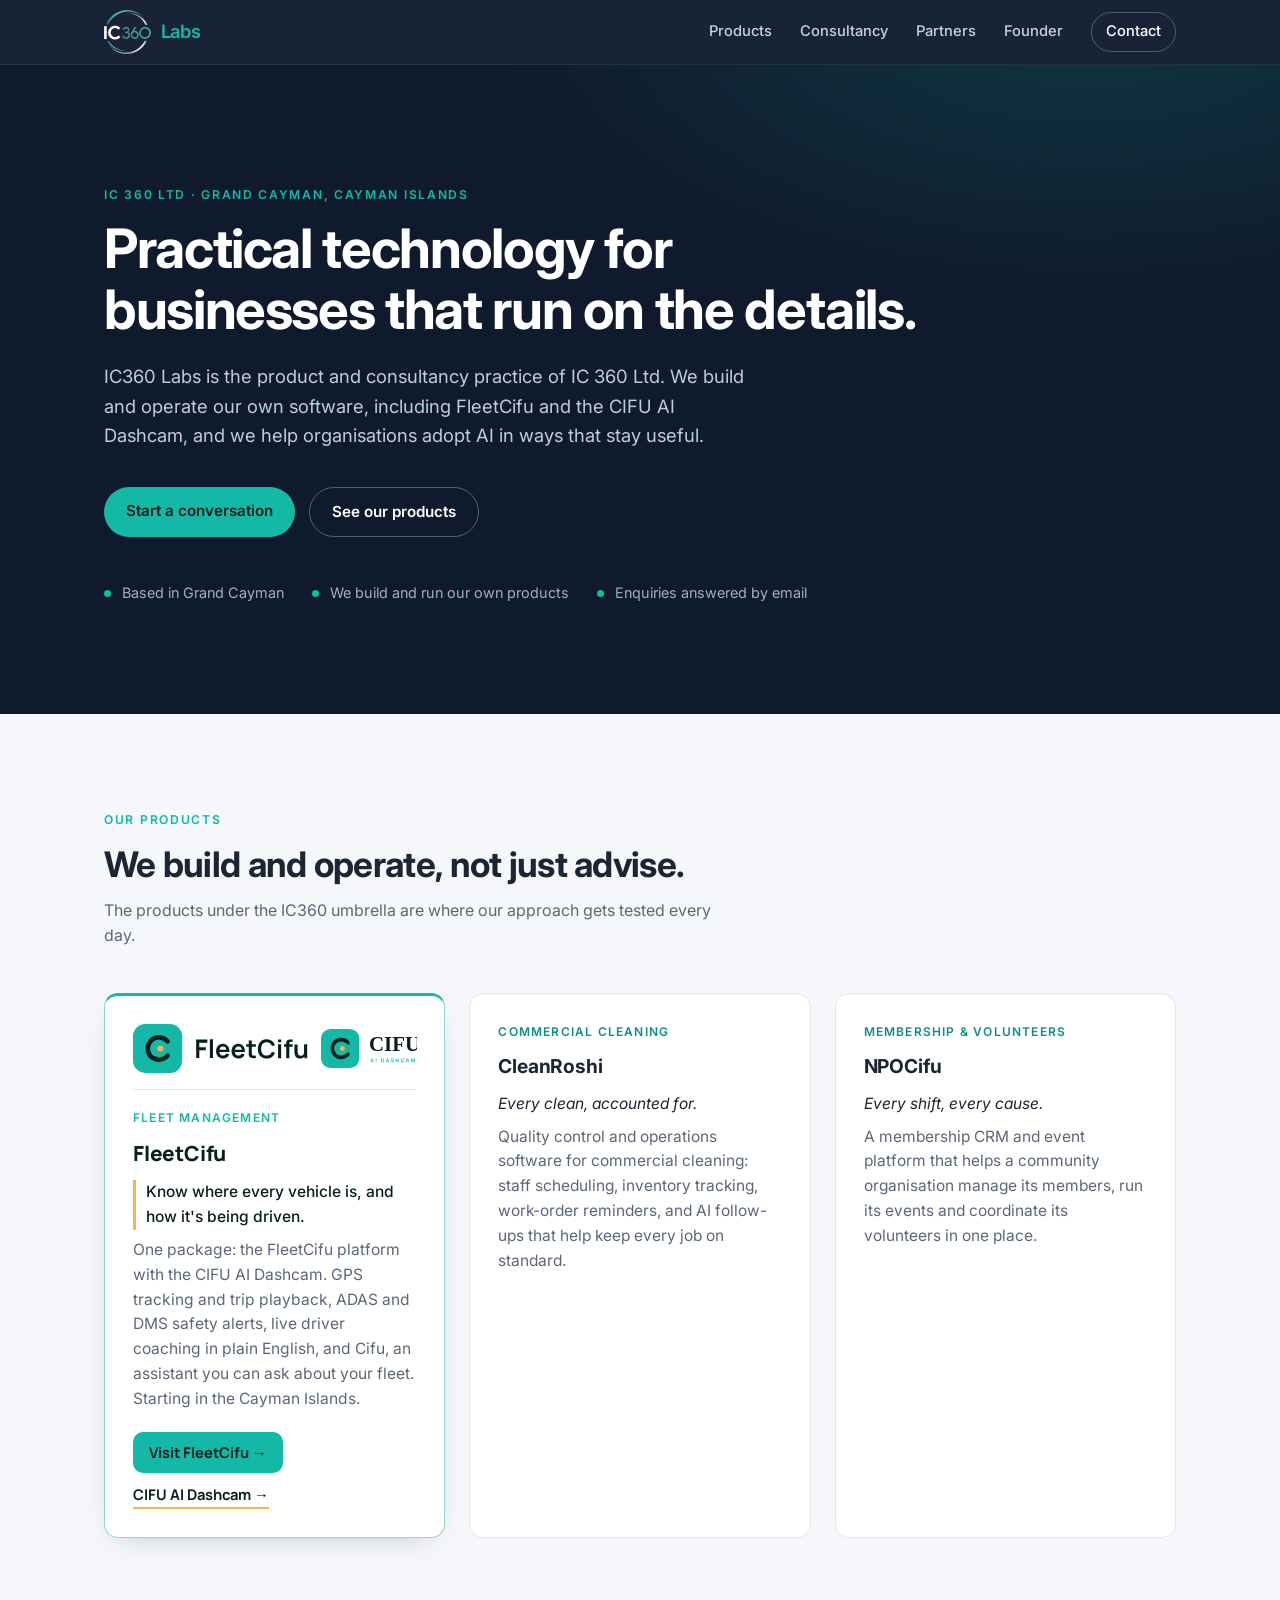
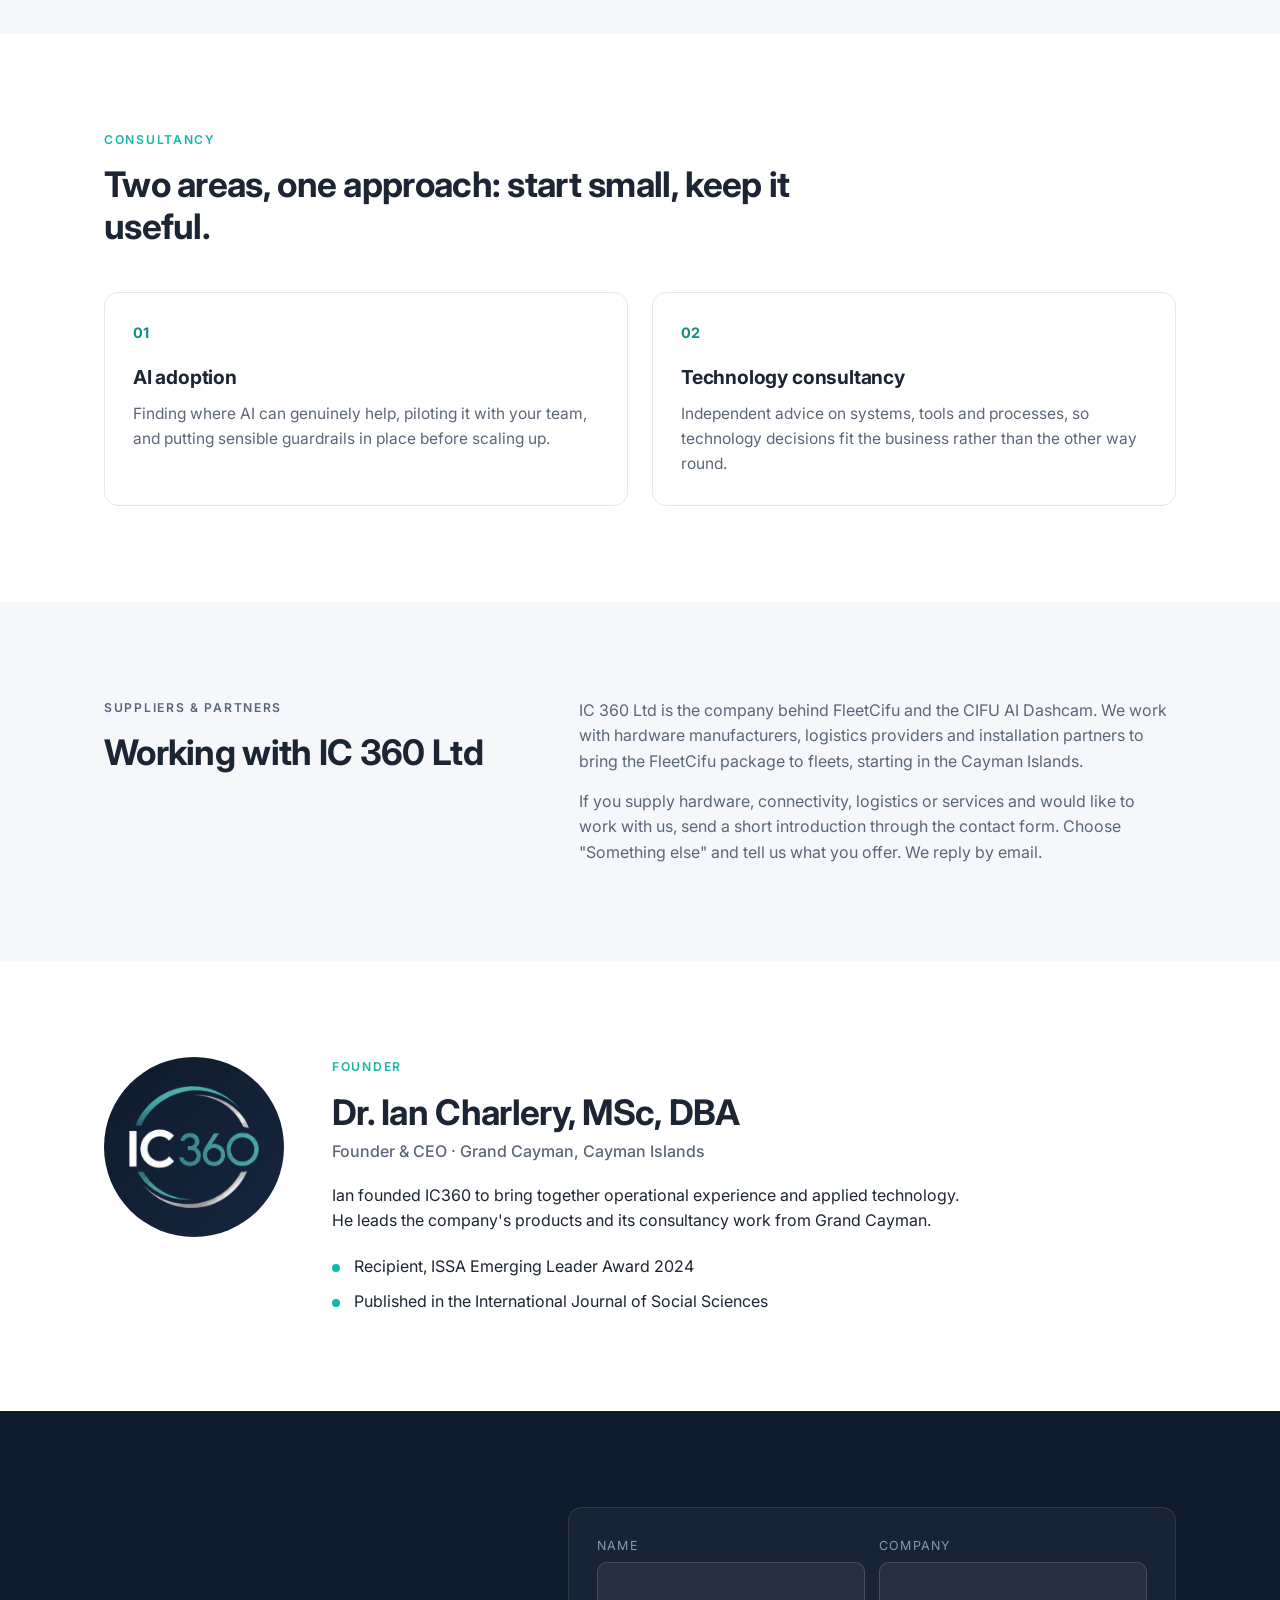
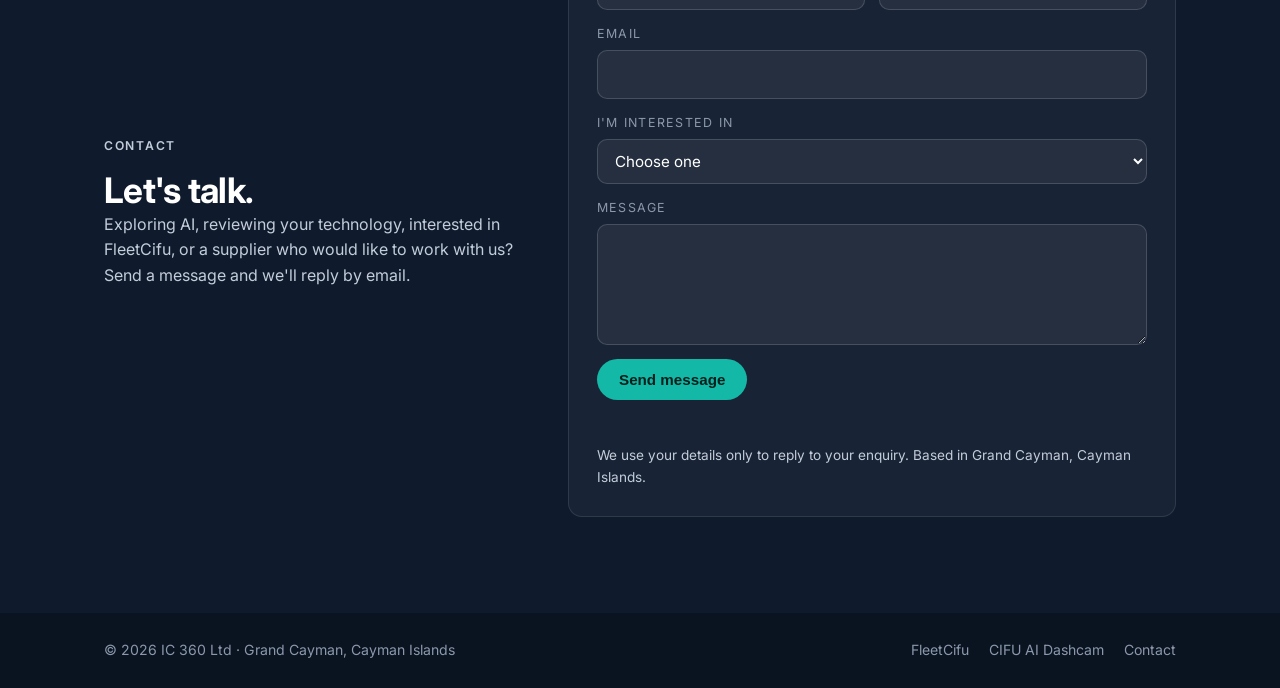
==== commit df3495a5: "Brand FleetCifu / CIFU AI Dashcam product card with new logos, teal/gold accents, Manrope/Inter (sco" ====
--- a/index.html
+++ b/index.html
@@ -83,14 +83,18 @@
         <h2>We build and operate, not just advise.</h2>
         <p class="section-lead">The products under the IC360 umbrella are where our approach gets tested every day.</p>
         <div class="cards">
-          <article class="card card-feature">
+          <article class="card card-feature product-brand">
+            <div class="product-logos">
+              <img src="brand/products/fleetcifu-logo.svg" alt="FleetCifu" class="pl-fleet" width="200" height="56">
+              <img src="brand/products/cifu-ai-dashcam-logo.svg" alt="CIFU AI Dashcam" class="pl-cifu" width="110" height="44">
+            </div>
             <p class="card-tag">Fleet management</p>
             <h3>FleetCifu</h3>
             <p class="card-quote">Know where every vehicle is, and how it's being driven.</p>
             <p>One package: the FleetCifu platform with the CIFU AI Dashcam. GPS tracking and trip playback, ADAS and DMS safety alerts, live driver coaching in plain English, and Cifu, an assistant you can ask about your fleet. Starting in the Cayman Islands.</p>
             <div class="card-links">
-              <a href="https://fleetcifu.ai/" class="card-link" rel="noopener">fleetcifu.ai →</a>
-              <a href="https://cifu.ai/" class="card-link" rel="noopener">CIFU AI Dashcam →</a>
+              <a href="https://fleetcifu.ai/" class="pb-btn" rel="noopener">Visit FleetCifu →</a>
+              <a href="https://cifu.ai/" class="pb-link" rel="noopener">CIFU AI Dashcam →</a>
             </div>
           </article>
           <article class="card">
--- a/styles.css
+++ b/styles.css
@@ -106,3 +106,19 @@
 a:focus-visible,button:focus-visible,input:focus-visible,select:focus-visible,textarea:focus-visible{outline:2px solid var(--accent);outline-offset:2px}
 .btn-primary:disabled{opacity:.6;cursor:default}
 @media (max-width:860px){.partners{grid-template-columns:1fr;gap:16px}}
+/* FleetCifu / CIFU AI Dashcam product branding (scoped) */
+@font-face{font-family:"Manrope";src:url(fonts/manrope-var.woff2) format("woff2");font-weight:200 800;font-display:swap}
+@font-face{font-family:"InterFC";src:url(fonts/inter-var.woff2) format("woff2");font-weight:100 900;font-display:swap}
+.product-brand{--fc-teal:#14B8A6;--fc-gold:#F5B454;--fc-ink:#06201D;font-family:InterFC,Inter,system-ui,sans-serif;background:#fff;border-color:rgba(20,184,166,.5);border-top:3px solid var(--fc-teal)}
+.product-brand h3{font-family:Manrope,Inter,sans-serif;font-weight:800;color:var(--fc-ink);font-size:1.3rem}
+.product-brand .card-tag{color:var(--fc-teal)!important}
+.product-brand .card-quote{color:var(--fc-ink)!important;border-left:3px solid var(--fc-gold);padding-left:10px;font-style:normal;font-weight:500}
+.product-logos{display:flex;align-items:center;justify-content:space-between;gap:12px;margin-bottom:18px;padding-bottom:16px;border-bottom:1px solid var(--line)}
+.product-logos img{display:block;height:auto}
+.pl-fleet{width:min(62%,190px)}
+.pl-cifu{width:min(34%,104px)}
+.product-brand .card-links{align-items:center;gap:10px 18px}
+.pb-btn{background:var(--fc-teal);color:var(--fc-ink);font-family:Manrope,sans-serif;font-weight:700;font-size:.92rem;padding:9px 16px;border-radius:10px;text-decoration:none}
+.pb-btn:hover{background:#0f9f90}
+.pb-link{color:var(--fc-ink);font-family:Manrope,sans-serif;font-weight:700;font-size:.92rem;text-decoration:none;border-bottom:2px solid var(--fc-gold)}
+.pb-link:hover{color:#0f9f90}
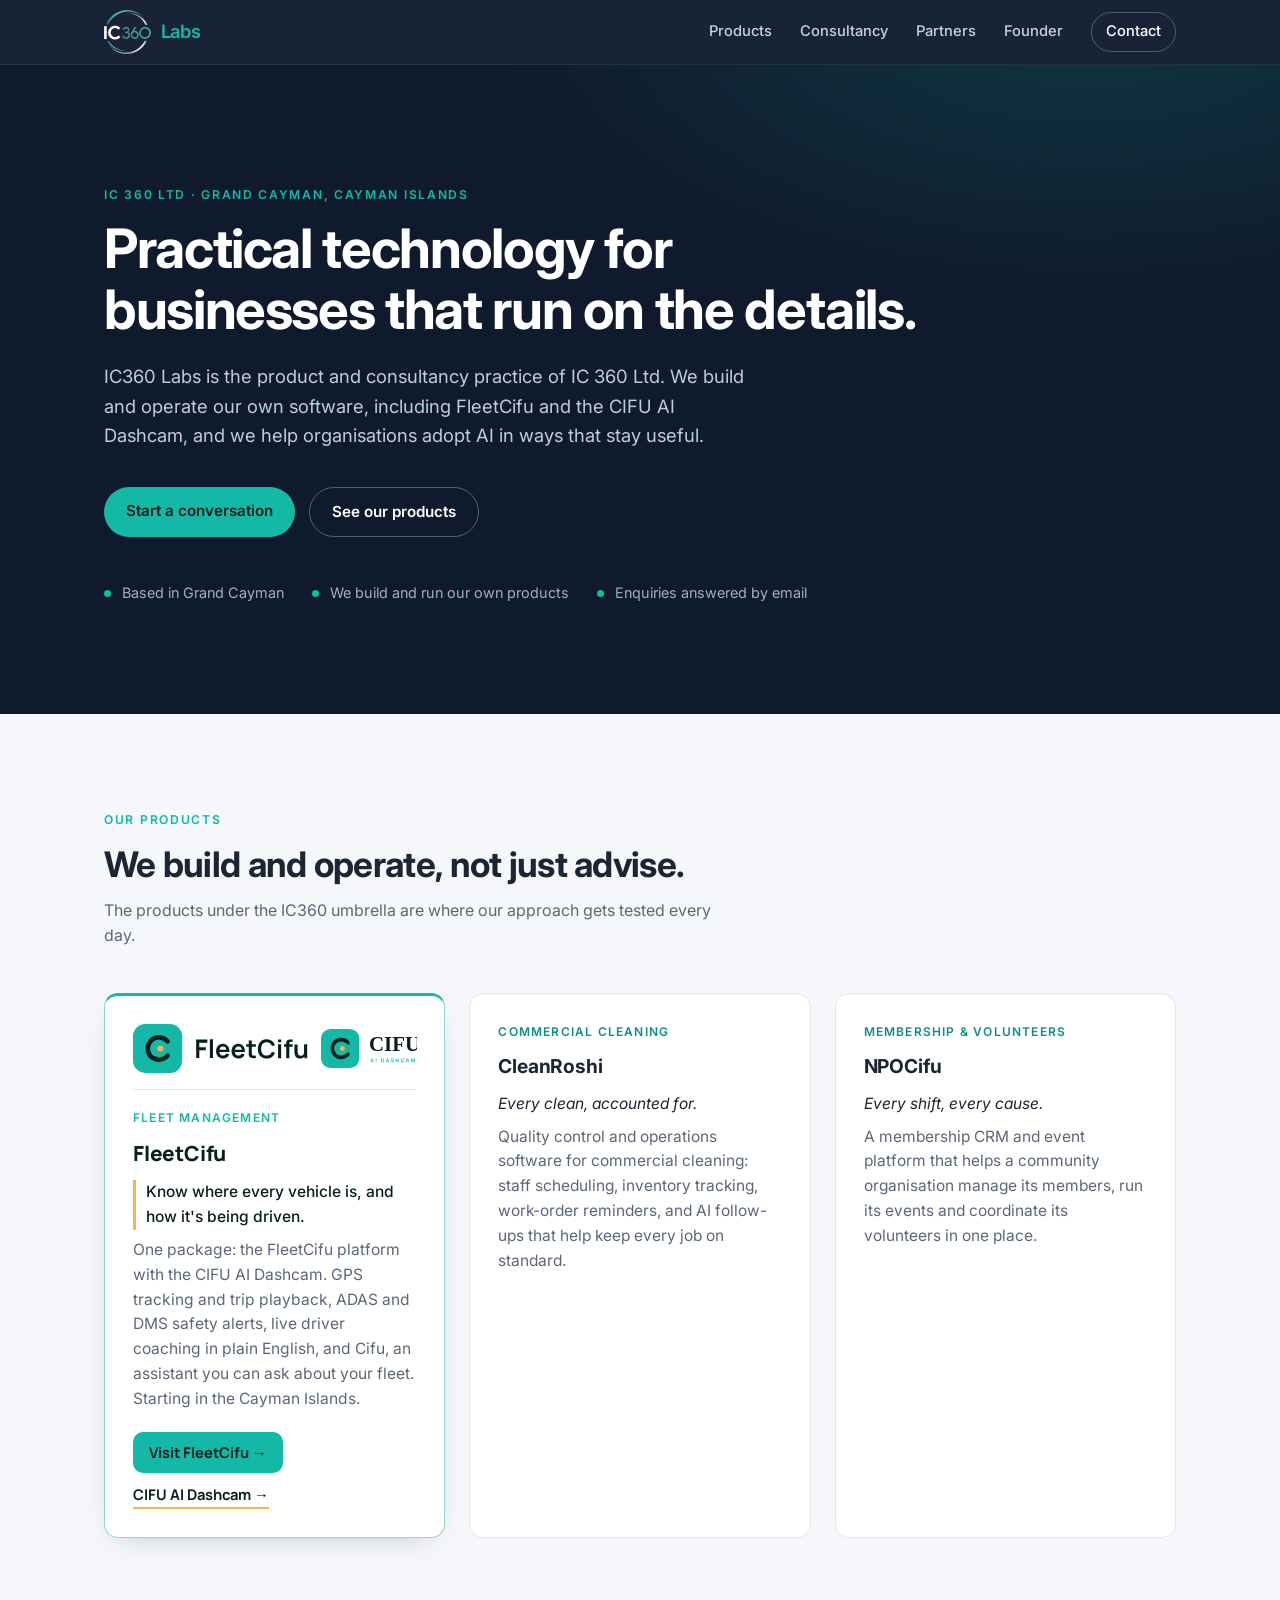
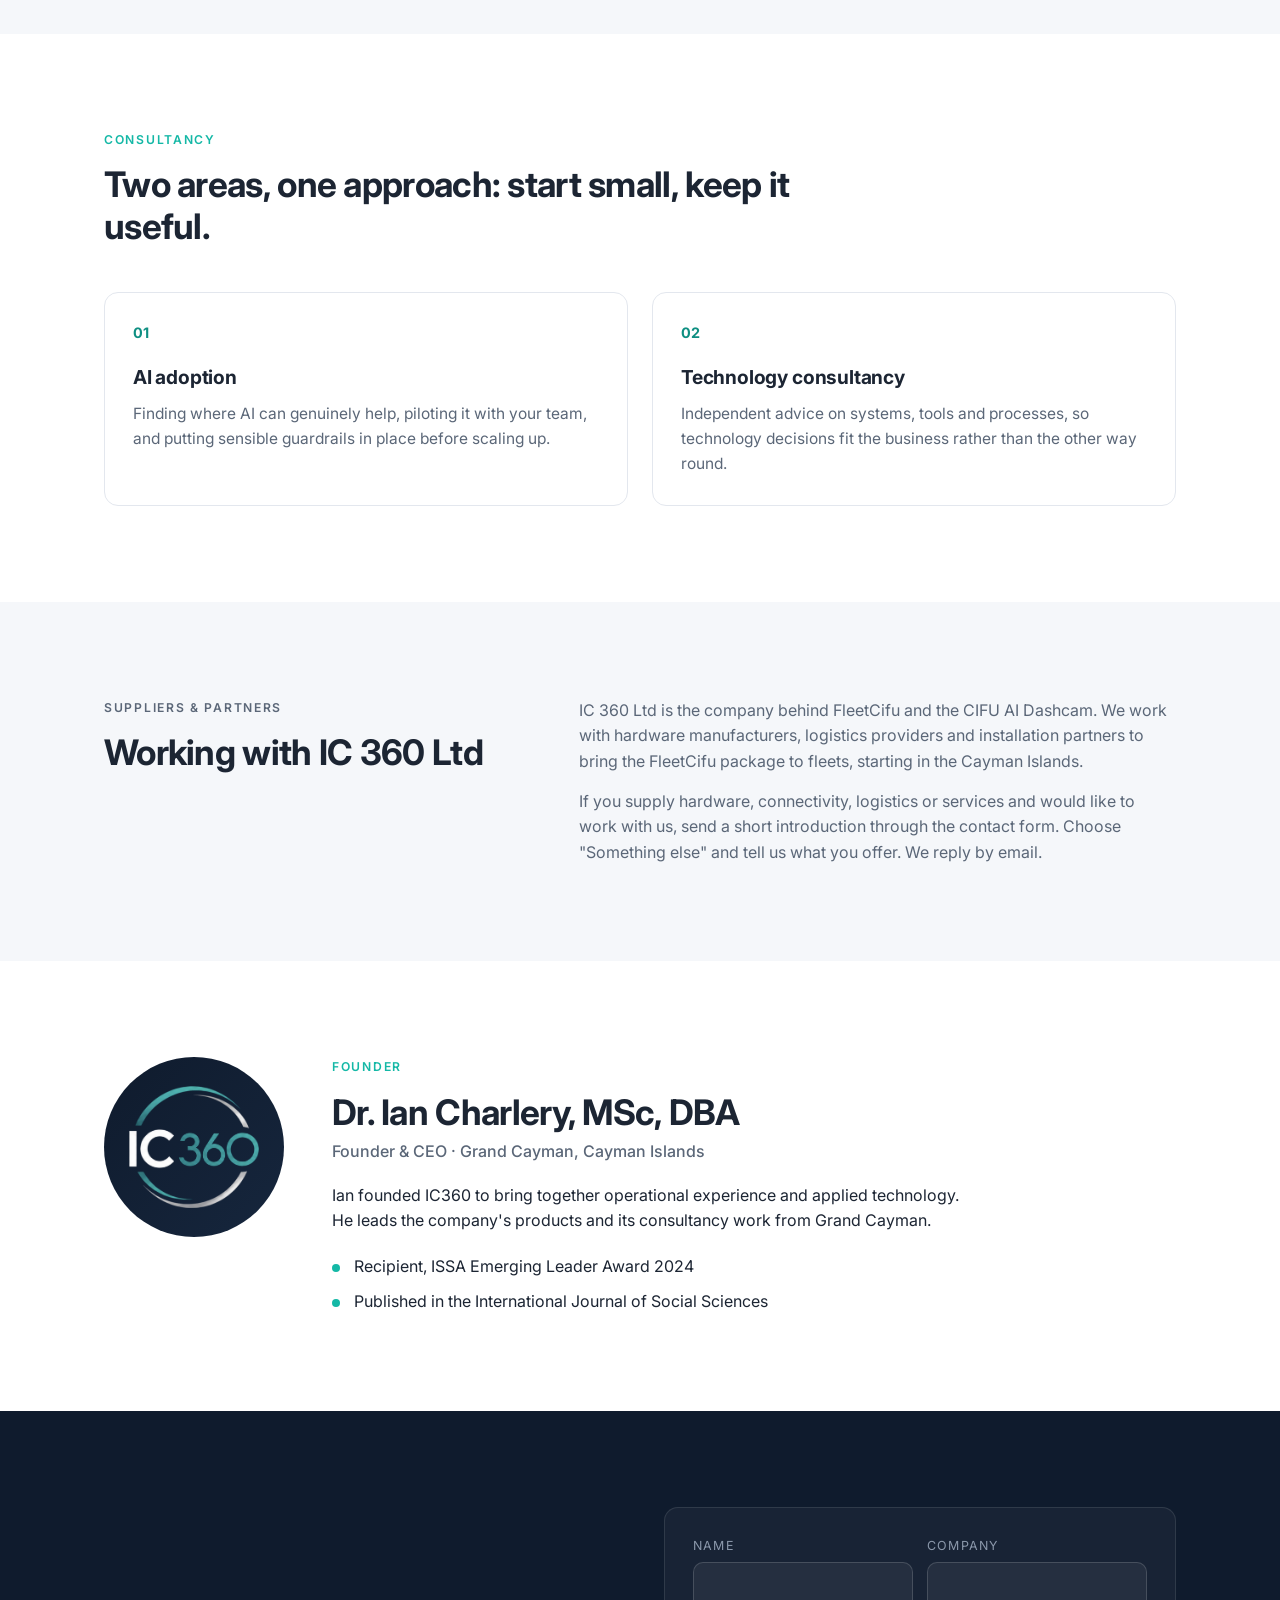
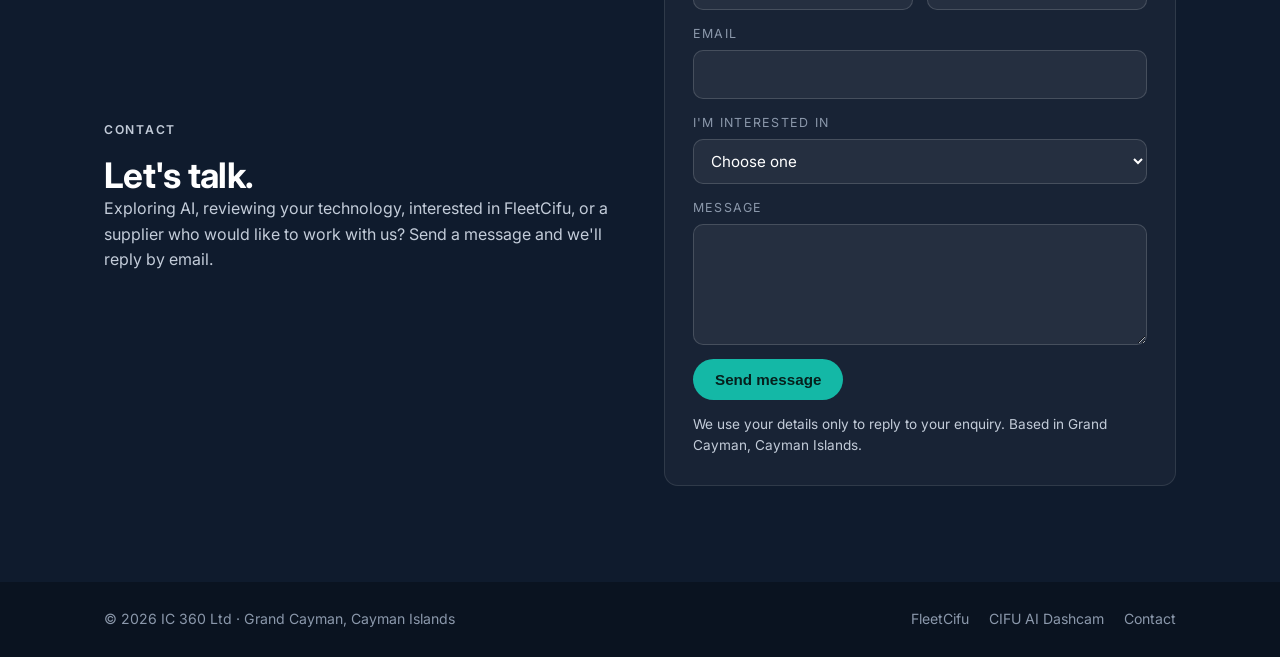
==== commit 6cf4e7a2: "Make the contact form success state visible and reliable The thank-you line used the same grey as th" ====
--- a/index.html
+++ b/index.html
@@ -168,28 +168,30 @@
           <h2>Let's talk.</h2>
           <p>Exploring AI, reviewing your technology, interested in FleetCifu, or a supplier who would like to work with us? Send a message and we'll reply by email.</p>
         </div>
-        <iframe name="zf-sink" id="zf-sink" class="hp" title="Form submission" aria-hidden="true" tabindex="-1"></iframe>
+        <iframe name="zf-sink" id="zf-sink" class="form-sink" title="Form submission" aria-hidden="true" tabindex="-1"></iframe>
         <form class="contact-form" id="contact-form" action="https://forms.zohopublic.com/ianic361/form/IC360WebsiteContact/formperma/ixqff5VGN-3F3wlj3-idNuO0l8W2hlaYBINlwpQxLTo/htmlRecords/submit" method="POST" accept-charset="UTF-8" enctype="multipart/form-data" target="zf-sink">
           <input type="hidden" name="zf_referrer_name" value="">
           <input type="hidden" name="zf_redirect_url" value="">
           <input type="hidden" name="zc_gad" value="">
           <input type="text" name="website_hp" tabindex="-1" autocomplete="off" class="hp" aria-hidden="true">
-          <div class="form-row">
-            <label>Name<input type="text" name="SingleLine" maxlength="255" autocomplete="name" required></label>
-            <label>Company<input type="text" name="SingleLine1" maxlength="255" autocomplete="organization"></label>
+          <div class="form-fields" id="form-fields">
+            <div class="form-row">
+              <label>Name<input type="text" name="SingleLine" maxlength="255" autocomplete="name" required></label>
+              <label>Company<input type="text" name="SingleLine1" maxlength="255" autocomplete="organization"></label>
+            </div>
+            <label>Email<input type="email" name="Email" maxlength="255" autocomplete="email" inputmode="email" required></label>
+            <label>I'm interested in
+              <select name="Dropdown">
+                <option value="-Select-" selected>Choose one</option>
+                <option value="AI adoption">AI adoption</option>
+                <option value="Technology consultancy">Technology consultancy</option>
+                <option value="Something else">Something else (FleetCifu, suppliers, partners)</option>
+              </select>
+            </label>
+            <label>Message<textarea name="MultiLine" rows="4" maxlength="65535" required></textarea></label>
+            <button type="submit" class="btn btn-primary" id="form-submit">Send message</button>
           </div>
-          <label>Email<input type="email" name="Email" maxlength="255" autocomplete="email" required></label>
-          <label>I'm interested in
-            <select name="Dropdown">
-              <option value="-Select-" selected>Choose one</option>
-              <option value="AI adoption">AI adoption</option>
-              <option value="Technology consultancy">Technology consultancy</option>
-              <option value="Something else">Something else (FleetCifu, suppliers, partners)</option>
-            </select>
-          </label>
-          <label>Message<textarea name="MultiLine" rows="4" maxlength="65535" required></textarea></label>
-          <button type="submit" class="btn btn-primary">Send message</button>
-          <p class="form-status" id="form-status" role="status" aria-live="polite"></p>
+          <div id="form-status" class="form-result" role="status" aria-live="polite" aria-atomic="true" tabindex="-1"></div>
           <p class="form-note">We use your details only to reply to your enquiry. Based in Grand Cayman, Cayman Islands.</p>
         </form>
       </div>
@@ -203,16 +205,181 @@
     </div>
   </footer>
   <script>
-  (function(){
-    var f=document.getElementById('contact-form'),st=document.getElementById('form-status'),sink=document.getElementById('zf-sink'),sent=false;
-    f.addEventListener('submit',function(e){
-      if(f.website_hp.value){e.preventDefault();return;}
-      f.zf_referrer_name.value=location.href;
-      f.querySelector('button').disabled=true;st.textContent='Sending…';sent=true;
-    });
-    sink.addEventListener('load',function(){
-      if(!sent)return;sent=false;f.reset();f.querySelector('button').disabled=false;
-      st.textContent="Thanks, your message has been sent. We'll reply by email.";
+  (function () {
+    var form = document.getElementById('contact-form');
+    var status = document.getElementById('form-status');
+    var button = document.getElementById('form-submit');
+    var sink = document.getElementById('zf-sink');
+    var pending = false;
+    var renderToken = 0;
+    var BUTTON_LABEL = 'Send message';
+
+    function setButton(label, disabled) {
+      button.textContent = label;
+      button.disabled = disabled;
+    }
+
+    function show(kind, title, detail, offerAnother) {
+      var token = ++renderToken;
+      status.className = 'form-result is-visible form-result-' + kind;
+      status.setAttribute('role', kind === 'error' ? 'alert' : 'status');
+      status.setAttribute('aria-live', kind === 'error' ? 'assertive' : 'polite');
+      window.setTimeout(function () {
+        if (token !== renderToken) return;
+        status.replaceChildren();
+        var titleEl = document.createElement('p');
+        titleEl.className = 'form-result-title';
+        titleEl.textContent = title;
+        status.appendChild(titleEl);
+        if (detail) {
+          var detailEl = document.createElement('p');
+          detailEl.className = 'form-result-detail';
+          detailEl.textContent = detail;
+          status.appendChild(detailEl);
+        }
+        if (offerAnother) {
+          var again = document.createElement('button');
+          again.type = 'button';
+          again.className = 'form-again';
+          again.textContent = 'Send another message';
+          again.addEventListener('click', resetForm);
+          status.appendChild(again);
+        }
+        if (kind !== 'pending') status.focus();
+      }, 30);
+    }
+
+    function resetForm() {
+      pending = false;
+      form.classList.remove('is-sent');
+      form.removeAttribute('aria-busy');
+      form.reset();
+      status.className = 'form-result';
+      status.setAttribute('role', 'status');
+      status.setAttribute('aria-live', 'polite');
+      status.replaceChildren();
+      setButton(BUTTON_LABEL, false);
+      var name = form.querySelector('input[name="SingleLine"]');
+      if (name) name.focus();
+    }
+
+    function succeed() {
+      pending = false;
+      form.removeAttribute('aria-busy');
+      form.classList.add('is-sent');
+      form.reset();
+      setButton(BUTTON_LABEL, false);
+      show('success', 'Thanks, your message has been sent.', "We'll reply by email.", true);
+    }
+
+    function fail(detail) {
+      pending = false;
+      form.removeAttribute('aria-busy');
+      form.classList.remove('is-sent');
+      setButton(BUTTON_LABEL, false);
+      show('error', "We couldn't send your message.", detail || 'Check your connection and try again.', false);
+    }
+
+    function looksLikeZohoError(text) {
+      return /Error Occurred|Enter a value for this field|Enter a valid email/i.test(text || '');
+    }
+
+    function trimFields() {
+      Array.prototype.forEach.call(form.querySelectorAll('input[type="text"], input[type="email"], textarea'), function (el) {
+        el.value = el.value.trim();
+      });
+    }
+
+    function submitWithFetch() {
+      var data = new FormData(form);
+      data.delete('website_hp');
+      var ctrl = typeof AbortController === 'function' ? new AbortController() : null;
+      var abortTimer = window.setTimeout(function () {
+        if (ctrl) ctrl.abort();
+      }, 20000);
+      fetch(form.action, {
+        method: 'POST',
+        body: data,
+        mode: 'no-cors',
+        credentials: 'omit',
+        signal: ctrl ? ctrl.signal : undefined
+      }).then(function (res) {
+        window.clearTimeout(abortTimer);
+        // Zoho does not send CORS headers, so a completed POST is an opaque
+        // response (status 0) for both the thank-you page and a validation
+        // page. Required name, email, and message are checked before this
+        // request. A dropped connection rejects and is shown as an error.
+        if (res.type === 'opaque') {
+          succeed();
+          return null;
+        }
+        if (!res.ok) {
+          fail('The form service rejected the message. Please try again.');
+          return null;
+        }
+        return res.text().then(function (text) {
+          if (looksLikeZohoError(text)) fail('Please check your name, email, and message, then try again.');
+          else succeed();
+        });
+      }).catch(function () {
+        window.clearTimeout(abortTimer);
+        fail('Check your connection and try again.');
+      });
+    }
+
+    function watchIframe() {
+      var started = Date.now();
+      var done = false;
+      function finish(ok) {
+        if (done) return;
+        done = true;
+        window.clearInterval(poll);
+        if (ok) succeed();
+        else fail('Check your connection and try again.');
+      }
+      function tick() {
+        if (done) return;
+        var waited = Date.now() - started;
+        try {
+          var href = sink.contentWindow.location.href || '';
+          var text = (sink.contentDocument && sink.contentDocument.body && sink.contentDocument.body.innerText) || '';
+          if (/Thank you! Your response has been submitted/i.test(text)) finish(true);
+          else if (looksLikeZohoError(text)) finish(false);
+          else if (waited > 15000) finish(href === 'about:blank' ? false : true);
+        } catch (err) {
+          if (waited > 600) finish(true);
+        }
+      }
+      sink.addEventListener('load', tick);
+      var poll = window.setInterval(tick, 200);
+      window.setTimeout(function () { finish(false); }, 15000);
+    }
+
+    form.addEventListener('submit', function (e) {
+      if (form.website_hp && form.website_hp.value) {
+        e.preventDefault();
+        return;
+      }
+      trimFields();
+      if (!form.reportValidity()) {
+        e.preventDefault();
+        return;
+      }
+      if (pending) {
+        e.preventDefault();
+        return;
+      }
+      form.zf_referrer_name.value = location.href;
+      pending = true;
+      form.setAttribute('aria-busy', 'true');
+      setButton('Sending…', true);
+      show('pending', 'Sending…', '', false);
+      if (window.fetch) {
+        e.preventDefault();
+        submitWithFetch();
+        return;
+      }
+      watchIframe();
     });
   })();
   </script>
--- a/styles.css
+++ b/styles.css
@@ -71,7 +71,8 @@
   .lead{font-size:1.05rem}
 }
 
-.contact-form{display:grid;gap:14px;background:rgba(255,255,255,.04);border:1px solid rgba(255,255,255,.1);border-radius:var(--radius);padding:28px}
+.contact-form{display:grid;gap:14px;background:rgba(255,255,255,.04);border:1px solid rgba(255,255,255,.1);border-radius:var(--radius);padding:28px;position:relative}
+.form-fields{display:grid;gap:14px;min-width:0}
 .form-row{display:grid;grid-template-columns:1fr 1fr;gap:14px}
 .contact-form label{display:grid;gap:6px;font-size:.78rem;text-transform:uppercase;letter-spacing:.1em;color:#8b98ab}
 .contact-form input,.contact-form select,.contact-form textarea{font:inherit;font-size:.95rem;text-transform:none;letter-spacing:normal;color:#fff;background:rgba(255,255,255,.06);border:1px solid rgba(255,255,255,.15);border-radius:10px;padding:11px 13px}
@@ -84,7 +85,7 @@
 .logo{display:inline-flex;align-items:center;gap:10px}
 .logo-mark{width:auto;height:44px}
 .hp{position:absolute;left:-9999px;width:1px;height:1px;opacity:0}
-.form-status{min-height:1.2em;font-size:.9rem;color:var(--accent)}
+.form-sink{position:fixed;left:0;bottom:0;width:160px;height:40px;border:0;opacity:0;pointer-events:none}
 .founder-mark img{width:72%;height:auto}
 
 /* 2026-10-10 polish */
@@ -122,3 +123,25 @@
 .pb-btn:hover{background:#0f9f90}
 .pb-link{color:var(--fc-ink);font-family:Manrope,sans-serif;font-weight:700;font-size:.92rem;text-decoration:none;border-bottom:2px solid var(--fc-gold)}
 .pb-link:hover{color:#0f9f90}
+/* mobile overflow fix: let contact grid/inputs shrink */
+.contact>*,.form-row>*{min-width:0}
+.contact-form input,.contact-form select,.contact-form textarea{width:100%;min-width:0}
+/* Clear the sticky header (64px bar + border) when jumping to Contact. */
+#contact,#form-status{scroll-margin-top:80px}
+.contact-form.is-sent .form-fields{display:none}
+.form-result{margin:0}
+.form-result:not(.is-visible){position:absolute;width:1px;height:1px;overflow:hidden;clip:rect(0 0 0 0)}
+.form-result:focus{outline:none}
+.form-result:focus-visible{outline:2px solid var(--accent);outline-offset:3px}
+.section-dark .form-result.is-visible{border-radius:12px;padding:16px 18px}
+.section-dark .form-result-success.is-visible{background:rgba(20,184,166,.14);border:1px solid rgba(20,184,166,.7)}
+.section-dark .form-result-error.is-visible{background:rgba(245,180,84,.12);border:1px solid rgba(245,180,84,.8)}
+.section-dark .form-result-pending.is-visible{background:transparent;border:0;padding:2px 0 0}
+.section-dark .form-result p{color:var(--accent);font-weight:700;font-size:1rem;line-height:1.45;letter-spacing:normal;text-transform:none;margin:0}
+.section-dark .form-result-success .form-result-title{font-size:1.05rem}
+.section-dark .form-result-success .form-result-title::before{content:"✓";display:inline-grid;place-items:center;width:1.35em;height:1.35em;margin-right:10px;border-radius:50%;background:var(--accent);color:#06201d;font-size:.8em;font-weight:800;vertical-align:-.15em}
+.section-dark .form-result-success .form-result-detail{color:#e7fffb;font-weight:600;margin-top:6px}
+.section-dark .form-result-error p{color:#f5b454}
+.section-dark .form-result-error .form-result-detail{font-weight:600;margin-top:6px}
+.form-again{margin-top:14px;background:transparent;color:var(--accent);border:1px solid rgba(20,184,166,.65);border-radius:999px;padding:8px 14px;font:inherit;font-size:.92rem;font-weight:700;cursor:pointer}
+.form-again:hover{background:rgba(20,184,166,.12)}
